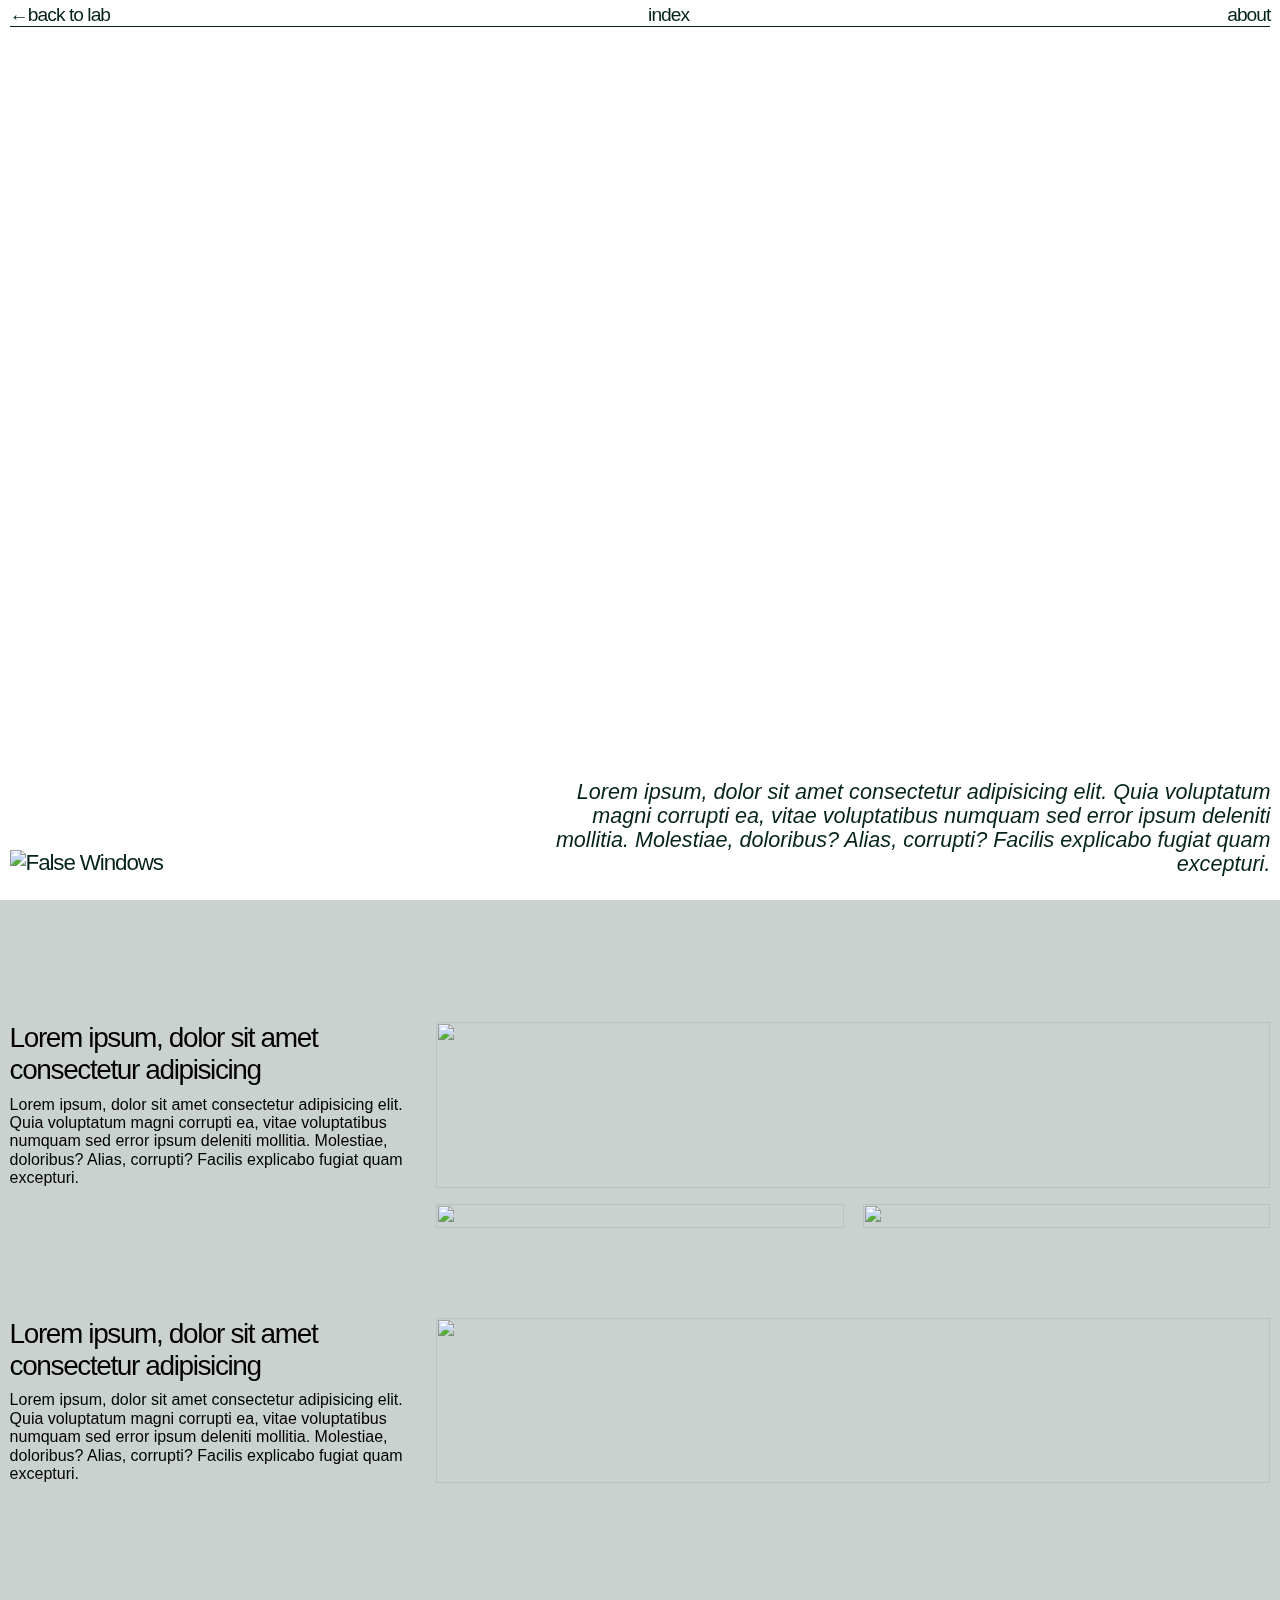
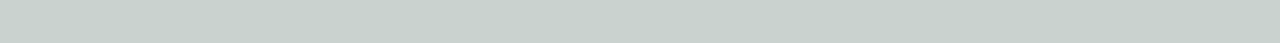
==== index.html @ 0fd6fec0 "0101_4" ====
<!DOCTYPE html>
<html lang="en">

<head>
    <meta charset="UTF-8">
    <link rel="icon" type="image" href="" />
    <meta name="viewport" content="width=device-width, initial-scale=1.0">

    <!-- fonts -->
    <link
        href="https://api.fontshare.com/v2/css?f[]=switzer@100,101,200,201,300,301,400,401,500,501,600,601,700,701,800,801,900,901&display=swap"
        rel="stylesheet">

    <!-- styles -->
    <link rel="stylesheet" href="./styles/modern-normalize.css">
    <link rel="stylesheet" href="./styles/style.css">
    <link rel="stylesheet" href="./styles/conponents/header.css">
    <link rel="stylesheet" href="./styles/conponents/project.css">
    <link rel="stylesheet" href="./styles/utils.css">

    <title>mentha's work</title>
</head>

<body>
    <!-- <div class="container">
        <h1>Hello, World!</h1>
        <p>Lorem ipsum dolor, sit amet <strong>consectetur adipisicing</strong> elit. Exercitationem illo distinctio
            enim magnam aspernatur iure, praesentium, ducimus molestias voluptate nostrum incidunt ullam amet, cumque
            quidem perferendis in dolore fuga harum!</p>
        <button class="title btn">btn</button>
    </div>
    <div class="container section">
        <h1>Hello, World!</h1>
        <p>Lorem ipsum dolor, sit amet <strong>consectetur adipisicing</strong> elit. Exercitationem illo distinctio
            enim magnam aspernatur iure, praesentium, ducimus molestias voluptate nostrum incidunt ullam amet, cumque
            quidem perferendis in dolore fuga harum!</p>
        <button class="title btn">btn</button>
    </div> -->

    <header class="header container">
        <nav>
            <ul class="header__menu">
                <li>
                    <a class="header__link" href="#shelf">←back to lab</a>
                </li>
                <li>
                    <a class="header__link" href="#index">index</a>
                </li>
                <li>
                    <a class="header__link" href="#about">about</a>
                </li>
            </ul>
        </nav>
    </header>
    <header class="subheader container">
        <ul class="subheader__menu">
            <li>
                <a class="header__link" href="#top">↑False Windows</a>
            </li>
            <li>
                <a class="header__link" href="#next">next project→</a>
            </li>
        </ul>
    </header>
    
    <main>
        <div class="single_page">
            <div class="bg_image" style="background-image: url('./images/FalseWindows/bg.png');">
            </div>

            <section class="slide">
                <div id="FalseWindows_title" class="title container">
                    <div class="title__container">
                        <img class="title__logo" src="/images/FalseWindows/logo-06.png" alt="False Windows">
                        <h2 class="title__info">Lorem ipsum, dolor sit amet consectetur adipisicing elit. Quia
                            voluptatum
                            magni corrupti ea, vitae voluptatibus numquam sed error ipsum deleniti mollitia. Molestiae,
                            doloribus? Alias, corrupti? Facilis explicabo fugiat quam excepturi.</h2>
                    </div>
                </div>
            </section>

            <section class="slide content">
                <div id="FalseWindows_basic" class="container">
                    <div class="basic__grid">
                        <div class="basic__images">
                            <div class="basic__images_1">
                                <img src="/images/FalseWindows/FalseWindows_basic_01.png" alt="">
                            </div>
                            <div class="basic__images_2">
                                <img src="/images/FalseWindows/FalseWindows_basic_01.png" alt="">
                            </div>
                            <div class="basic__images_3">
                                <img src="/images/FalseWindows/FalseWindows_basic_01.png" alt="">
                            </div>
                            <div class="basic__texts">
                                <p class="text_content">Lorem ipsum, dolor sit amet consectetur adipisicing elit. Quia
                                    voluptatum
                                    magni corrupti ea, vitae voluptatibus numquam sed error ipsum deleniti mollitia.
                                    Molestiae,
                                    doloribus? Alias, corrupti? Facilis explicabo fugiat quam excepturi.
                                </p>
                                <p class="text_content">Lorem ipsum, dolor sit amet consectetur adipisicing elit. Quia
                                    voluptatum
                                    magni corrupti ea, vitae voluptatibus numquam sed error ipsum deleniti mollitia.
                                    Molestiae,
                                    doloribus? Alias, corrupti? Facilis explicabo fugiat quam excepturi.
                                </p>
                                <p class="text_content">Lorem ipsum, dolor sit amet consectetur adipisicing elit. Quia
                                    voluptatum
                                    magni corrupti ea, vitae voluptatibus numquam sed error ipsum deleniti mollitia.
                                    Molestiae,
                                    doloribus? Alias, corrupti? Facilis explicabo fugiat quam excepturi.
                                </p>
                            </div>
                        </div>
                    </div>
            </section>
            <section class="slide content">
                <div id="FalseWindows_show" class="container">
                    <div class="show__grid">
                        <div class="show__images_1">
                            <img src="/images/FalseWindows/FalseWindows_basic_01.png" alt="">
                        </div>
                        <div class="show__text_1">
                            <h1>Lorem ipsum, dolor sit amet consectetur adipisicing</h1>
                            <p class="text_content">Lorem ipsum, dolor sit amet consectetur adipisicing elit. Quia
                                voluptatum
                                magni corrupti ea, vitae voluptatibus numquam sed error ipsum deleniti mollitia.
                                Molestiae,
                                doloribus? Alias, corrupti? Facilis explicabo fugiat quam excepturi.
                            </p>
                        </div>
                    </div>
                </div>
            </section>
            <section class="slide content">
                <div id="FalseWindows_show" class="container">
                    <div class="show__grid">
                        <div class="show__images_1">
                            <img src="/images/FalseWindows/FalseWindows_basic_01.png" alt="">
                        </div>
                        <div class="show__text_1">
                            <h1>Lorem ipsum, dolor sit amet consectetur adipisicing</h1>
                            <p class="text_content">Lorem ipsum, dolor sit amet consectetur adipisicing elit. Quia
                                voluptatum
                                magni corrupti ea, vitae voluptatibus numquam sed error ipsum deleniti mollitia.
                                Molestiae,
                                doloribus? Alias, corrupti? Facilis explicabo fugiat quam excepturi.
                            </p>
                        </div>
                    </div>
                    <div class="show__grid">
                        <div class="show__images_1">
                            <img src="/images/FalseWindows/FalseWindows_basic_01.png" alt="">
                        </div>
                        <div class="show__text_1">
                            <h1>Lorem ipsum, dolor sit amet consectetur adipisicing</h1>
                            <p class="text_content">Lorem ipsum, dolor sit amet consectetur adipisicing elit. Quia
                                voluptatum
                                magni corrupti ea, vitae voluptatibus numquam sed error ipsum deleniti mollitia.
                                Molestiae,
                                doloribus? Alias, corrupti? Facilis explicabo fugiat quam excepturi.
                            </p>
                        </div>
                    </div>
                </div>
            </section>
            <!-- <section class="slide"></section> -->
        </div>
        </div>

        <div class="multi_page">
            <section class="slides container">
                <div class="process__grid">
                    <div class="process__text">
                        <h1>Lorem ipsum, dolor sit amet consectetur adipisicing</h1>
                        <p class="text_content">Lorem ipsum, dolor sit amet consectetur adipisicing elit. Quia
                            voluptatum
                            magni corrupti ea, vitae voluptatibus numquam sed error ipsum deleniti mollitia.
                            Molestiae,
                            doloribus? Alias, corrupti? Facilis explicabo fugiat quam excepturi.
                        </p>
                    </div>
                    <div class="process__imageL">
                        <img src="/images/FalseWindows/FalseWindows_basic_01.png" alt="">
                    </div>
                    <div class="process__imageS_left">
                        <img src="/images/FalseWindows/FalseWindows_basic_01.png" alt="">
                    </div>
                    <div class="process__imageS_right">
                        <img src="/images/FalseWindows/FalseWindows_basic_01.png" alt="">
                    </div>
                </div>
                <div class="process__grid">
                    <div class="process__text">
                        <h1>Lorem ipsum, dolor sit amet consectetur adipisicing</h1>
                        <p class="text_content">Lorem ipsum, dolor sit amet consectetur adipisicing elit. Quia
                            voluptatum
                            magni corrupti ea, vitae voluptatibus numquam sed error ipsum deleniti mollitia.
                            Molestiae,
                            doloribus? Alias, corrupti? Facilis explicabo fugiat quam excepturi.
                        </p>
                    </div>
                    <div class="process__imageL">
                        <img src="/images/FalseWindows/FalseWindows_basic_01.png" alt="">
                    </div>
                </div>
            </section>
        </div>
    </main>
    <!-- <footer></footer> -->


    <!-- <script type="module" src="./src/main.js"></script> -->
    <script src="/script.js"></script>
</body>

</html>
---- styles/style.css ----
:root {
    /* colors */
    --clr-dark: #05231a;
    --clr-grey: #cad2cf;
    --clr-light: #fff;
    --clr-red: #ff0863;
    --clr-placeholder: #e3e3e3;
    --clr-frame: #ff3300;

    /* size */
    --size-xxs: 0.06rem;
    --size-xs: 0.25rem;
    --size-s: 0.6rem;
    --size-m: 1rem;
    --size-l: 1.2rem;
    --size-xl: 1.5rem;
    --size-2xl: 2rem;
    --size-3xl: 5rem;
    --size-4xl: 10rem;


    /* font weight */
    --font-light: 300;
    --font-regular: 400;
    --font-bold: 600;
}

* {
    margin: 0;
    padding: 0;
    line-height: calc(1em+0.5rem);
}

html {
    scroll-behavior: smooth;
}

body {
    font-family: 'Switzer', sans-serif;
}

img,
picture,
video,
canvas,
svg {
    display: block;
    max-width: 100%;
    user-select: none;
}

strong {
    color: var(--clr-red);
}
---- styles/conponents/header.css ----
.header {
    padding-top: var(--size-xs);
    position: fixed;
    align-content: center;
    width: 100%;
    z-index: 100;
    left: 50%;
    transform: translateX(-50%);
    transition: width 0.25s ease-out;
}

.header.scroll {
    width: 33%;
}
/* M */
@media (max-width: 800px){
    .header.scroll {
        width: 100%;
    }
}

.header__menu {
    /* background-color: var(--clr-placeholder); */
    display: flex;
    list-style: none;
    justify-content: space-between;
    align-content: center;
    border-bottom: solid 0.08rem var(--clr-dark);
}

.subheader {
    padding-top: var(--size-xs);
    position: fixed;
    align-content: center;
    width: 100%;
    z-index: 99;
    left: 50%;
    transform: translateX(-50%);
    opacity: 0;
    transition: opacity 0.5s;
}
.subheader.appear{
    visibility: visible;
    opacity: 1;
}
/* M */
@media (max-width: 800px){
    .subheader {
        padding-top: 1.65rem;
    }
}

.subheader__menu {
    /* background-color: var(--clr-placeholder); */
    display: flex;
    list-style: none;
    justify-content: space-between;
    align-content: center;
}


.header__link {
    font-size: var(--size-l);
    text-decoration: none;
    font-weight: var(--font-light);
    color: var(--clr-dark);
    letter-spacing: -0.05em;
}
/* M */
@media (max-width: 800px){
    .header__link {
        font-size: var(--size-m);
    }
}

.header__link:hover {
    font-style: oblique;
}


/* XL */
/* @media (min-width: 1537px){} */

/* L-default, do not use */
/* @media (max-width: 1024px){} */

/* M */
/* @media (max-width: 800px){} */

/* S */
/* @media (max-width: 480px){} */
---- styles/conponents/project.css ----
main {
    overflow-x: hidden;
    display: flex;
    flex-direction: column;
}

/* first page background gif */
.single_page {
    width: 100%;
    height: 100vh;
    /* background-color: blue; */
    overflow-y: scroll;
    scroll-snap-type: y mandatory;
}

.multi_page {
    width: 100%;
    height: auto;
    background-color: var( --clr-grey);
    overflow-y: scroll;
    scroll-snap-type: y proximity;
    padding-top: var(--size-3xl);
    padding-bottom: var(--size-4xl);
 
    /* transform: translateY(-100vh); */
    /* margin-top: -100vh; */
}

.slide {
    overflow-y: hidden;
    padding-top: 2rem;
    /* border: solid 1px var(--clr-red); */
    top: 0;
    width: 100%;
    height: 100vh;
    display: flex;
    scroll-snap-align: start;
    z-index: 0;
}

.slides {
    padding-top: 2rem;
    /* border: solid 1px var(--clr-red); */
    top: 0;
    width: 100%;
    height: auto;
    display: flex;
    scroll-snap-align: start;
    z-index: 1;
    display: flex;
    flex-direction: column;
    gap:var(--size-3xl);
}

.bg_image {
    position: fixed;
    width: 100vw;
    height: 100vh;
    background-size: cover;
    background-position: center;
    z-index: -1;
}





/* -------------- 1.title -------------- */
.title {
    padding-bottom: var(--size-xl);
    /* border: solid 2px rgb(0, 208, 255); */
    width: 100%;
}

.title__container {
    /* border: solid 2px rgb(0, 208, 255); */
    height: 100%;
    display: flex;
    flex-wrap: wrap;
    gap: var(--size-xl);
    align-content: end;
    justify-content: space-between;
    align-items: flex-end;
    justify-items: flex-end;
}

/* S */
@media (max-width: 480px) {
    .title__container {
        align-content: space-between;
    }
}

.title__logo {
    bottom: 0;
    width: 40vw;
    height: auto;
    min-width: 300px;
    max-width: 512px;
}

.title__info {
    width: 60ch;
    text-align: end;
    font-style: oblique;
}


/* -------------- 2.basic -------------- */
.content {
    background: white;
    padding-bottom: var(--size-xl);
    /* border: solid 2px rgb(0, 208, 255); */
    width: 100%;
}

.basic__grid {
    padding-top: var(--size-s);
    display: grid;
    grid-gap: 1rem var(--size-l);
    grid-template-columns: repeat(3, 1fr);
    grid-template-rows: repeat(3, auto);
    align-content: start;
    justify-content: start;
}
/* M */
@media (max-width: 800px){
    .basic__grid {
        padding-top: var(--size-xl);
    }
}

/* S */

/* @media (max-width: 480px){} */

.basic__images {
    /* border: 1px solid red; */
    grid-column: 1/-1;
    grid-row: 1/4;
    display: grid;
    grid-template-columns: subgrid;
    grid-template-rows: subgrid;
    height: 100%;
}

.basic__images img {
    width: 100%;
    height: 100%;
    object-fit: cover;
}

.basic__texts {
    grid-column: 1/-1;
    grid-row: 3/4;
    /* background-color: aqua; */
    display: grid;
    grid-template-columns: subgrid;
    grid-template-rows: subgrid;
}


.basic__images_1 {
    grid-column: 1/3;
    grid-row: 1/3;
    /* object-fit: cover;
    height: 100%;
    display: block; not working*/
}

.basic__images_2,
.basic__images_3 {
    grid-row: span 1;
    grid-column: span 1;
}

/* -------------- 3.show -------------- */
.show__grid {
    padding-top: var(--size-s);
    display: grid;
    grid-gap: 1rem var(--size-l);
    grid-template-columns: repeat(3, 1fr);
    grid-template-rows: repeat(1, auto);
    align-content: start;
    justify-content: start;
}
/* L */
@media (max-width: 1024px) {
    .show__grid {
        grid-template-columns: repeat(2, 1fr);
    }
}
/* M */
@media (max-width: 800px){
    .show__grid {
        padding-top: var(--size-xl);
    }
}

.show__grid img {
    width: 100%;
    height: 100%;
    object-fit: cover;
}

.show__images_1 {
    grid-column: 1/3;
}

.show__text_1 {
    grid-column: span 1;
}

@media (max-width: 1024px) {
    .show__text_1 {
        grid-column: 1/3;
        display: grid;
        grid-template-columns: subgrid;
        grid-template-columns: repeat(2, 1fr);
    }
}

/* -------------- 4.process -------------- */
.process__grid {
    padding-top: var(--size-s);
    display: grid;
    grid-gap: 1rem var(--size-l);
    grid-template-columns: repeat(3, 1fr);
    grid-template-rows: repeat(1, auto);
    align-content: start;
    justify-content: start;
}
/* L */
@media (max-width: 1024px) {
    .process__grid {
        grid-template-columns: repeat(2, 1fr);
    }
}

.process__grid img {
    width: 100%;
    height: 100%;
    object-fit: cover;
}

.process__imageS_left{
    grid-column: 2/3;
}

.process__imageS_right{
    grid-column: span 1;
}


.process__imageL {
    grid-column: span 2;
}

.process__text {
    grid-column: 1/2;
}

@media (max-width: 1024px) {
    .process__text {
        grid-column: 1/3;
        display: grid;
        grid-template-columns: subgrid;
        grid-template-columns: repeat(2, 1fr);
    }
    .process__imageS_left{
        grid-column: span 1;
    }
}
---- styles/utils.css ----
/* XL */
/* @media (min-width: 1537px){} */

/* L-default, do not use */
/* @media (max-width: 1024px){} */

/* M */
/* @media (max-width: 800px){} */

/* S */
/* @media (max-width: 480px){} */

:root{
    --screen-phone: 480px;
    --screen-pad: 1024px;
    --screen-hires: 1537px;
}


/*---------- text styles ----------*/
/* main text */
p {
    padding-top: var(--size-s);
    font-size: 1rem;
    font-weight: 300;
    letter-spacing: 0em;
}

h1{
    font-size: 1.75rem;
    font-weight: 400;
    letter-spacing: -0.05em;
}

h2{
    font-size: 1.35rem;
    font-weight: 400;
    letter-spacing: 0em;
    line-height: 1.5rem;
}

/* title text */
.title {
    display: inline-block;
    font-size: 1.4rem;
    font-weight: 200;
    text-decoration: none;
    letter-spacing: -0.05em;
    color: var(--clr-dark)
}

.btn {
    font-style: normal;
}

.btn:hover {
    font-style: oblique;
}


/*---------- screen size fit (laptop first) ----------*/
.container {
    max-width: 1536px;
    margin-left: auto;
    margin-right: auto;
    padding-left: var(--size-s);
    padding-right: var(--size-s);
    /* border: solid 1px var(--clr-frame); */
}

.section {
    margin-top: 4rem;
}

/* XL */
@media (min-width: 1536px) {
    .container {
        max-width: 1536px;
    }
}

/* M */
@media (max-width: 800px) {
    .container {
        max-width: 480px;
    }
}

/* S */
@media (max-width: 480px) {
    .container {
        max-width: 100%;
    }

    .section {
        margin-top: 2rem;
    }
}
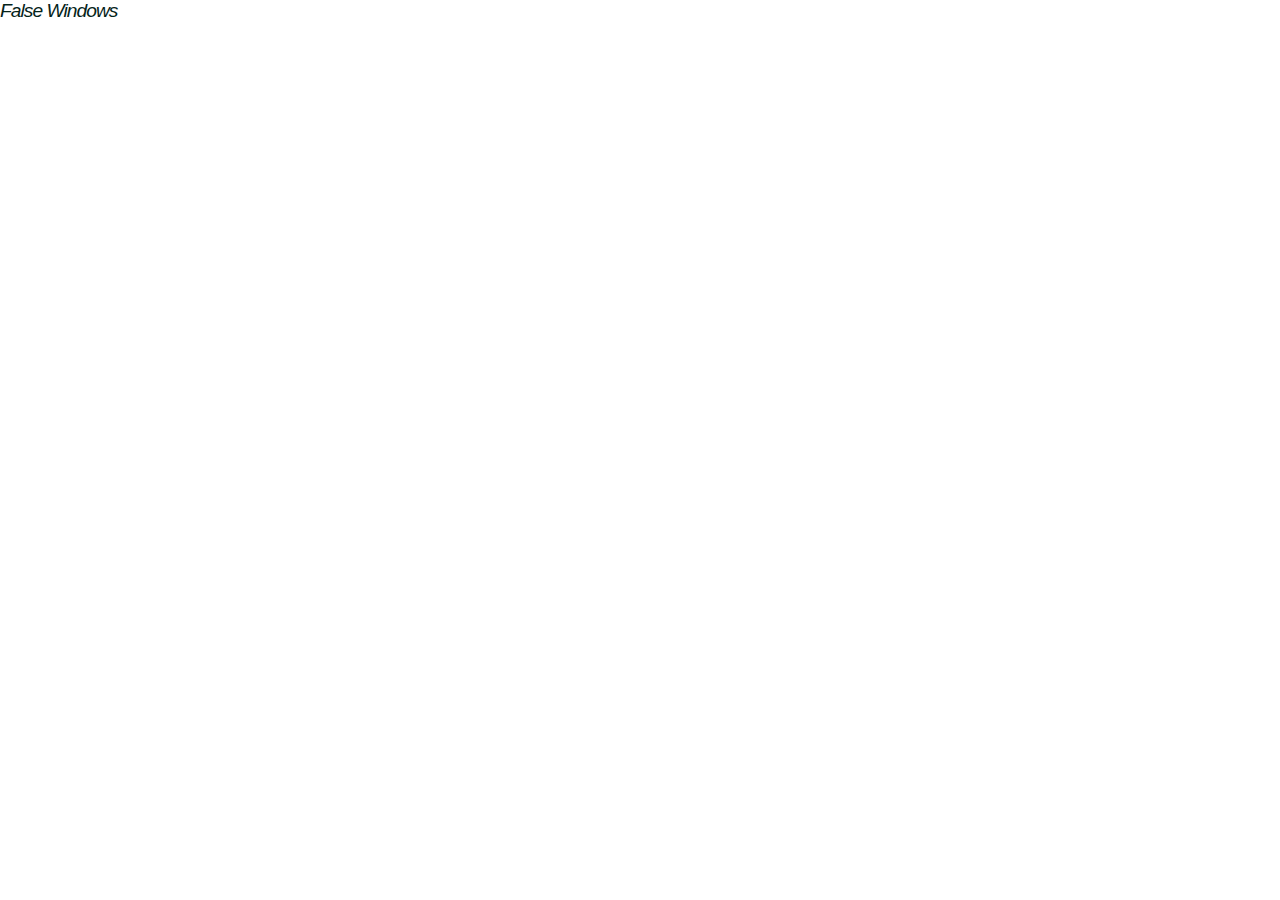
==== commit 43732648: "0102" ====
--- a/index.html
+++ b/index.html
@@ -12,208 +12,22 @@
         rel="stylesheet">
 
     <!-- styles -->
-    <link rel="stylesheet" href="./styles/modern-normalize.css">
-    <link rel="stylesheet" href="./styles/style.css">
-    <link rel="stylesheet" href="./styles/conponents/header.css">
-    <link rel="stylesheet" href="./styles/conponents/project.css">
-    <link rel="stylesheet" href="./styles/utils.css">
+    <link rel="stylesheet" href="/styles/modern-normalize.css">
+    <link rel="stylesheet" href="/styles/style.css">
+    <link rel="stylesheet" href="/styles/conponents/header.css">
+    <link rel="stylesheet" href="/styles/conponents/project.css">
+    <link rel="stylesheet" href="/styles/utils.css">
 
-    <title>mentha's work</title>
+    <title>mentha.world</title>
 </head>
 
 <body>
-    <!-- <div class="container">
-        <h1>Hello, World!</h1>
-        <p>Lorem ipsum dolor, sit amet <strong>consectetur adipisicing</strong> elit. Exercitationem illo distinctio
-            enim magnam aspernatur iure, praesentium, ducimus molestias voluptate nostrum incidunt ullam amet, cumque
-            quidem perferendis in dolore fuga harum!</p>
-        <button class="title btn">btn</button>
-    </div>
-    <div class="container section">
-        <h1>Hello, World!</h1>
-        <p>Lorem ipsum dolor, sit amet <strong>consectetur adipisicing</strong> elit. Exercitationem illo distinctio
-            enim magnam aspernatur iure, praesentium, ducimus molestias voluptate nostrum incidunt ullam amet, cumque
-            quidem perferendis in dolore fuga harum!</p>
-        <button class="title btn">btn</button>
-    </div> -->
-
-    <header class="header container">
-        <nav>
-            <ul class="header__menu">
-                <li>
-                    <a class="header__link" href="#shelf">←back to lab</a>
-                </li>
-                <li>
-                    <a class="header__link" href="#index">index</a>
-                </li>
-                <li>
-                    <a class="header__link" href="#about">about</a>
-                </li>
-            </ul>
-        </nav>
-    </header>
-    <header class="subheader container">
-        <ul class="subheader__menu">
-            <li>
-                <a class="header__link" href="#top">↑False Windows</a>
-            </li>
-            <li>
-                <a class="header__link" href="#next">next project→</a>
-            </li>
-        </ul>
-    </header>
     
-    <main>
-        <div class="single_page">
-            <div class="bg_image" style="background-image: url('./images/FalseWindows/bg.png');">
-            </div>
-
-            <section class="slide">
-                <div id="FalseWindows_title" class="title container">
-                    <div class="title__container">
-                        <img class="title__logo" src="/images/FalseWindows/logo-06.png" alt="False Windows">
-                        <h2 class="title__info">Lorem ipsum, dolor sit amet consectetur adipisicing elit. Quia
-                            voluptatum
-                            magni corrupti ea, vitae voluptatibus numquam sed error ipsum deleniti mollitia. Molestiae,
-                            doloribus? Alias, corrupti? Facilis explicabo fugiat quam excepturi.</h2>
-                    </div>
-                </div>
-            </section>
-
-            <section class="slide content">
-                <div id="FalseWindows_basic" class="container">
-                    <div class="basic__grid">
-                        <div class="basic__images">
-                            <div class="basic__images_1">
-                                <img src="/images/FalseWindows/FalseWindows_basic_01.png" alt="">
-                            </div>
-                            <div class="basic__images_2">
-                                <img src="/images/FalseWindows/FalseWindows_basic_01.png" alt="">
-                            </div>
-                            <div class="basic__images_3">
-                                <img src="/images/FalseWindows/FalseWindows_basic_01.png" alt="">
-                            </div>
-                            <div class="basic__texts">
-                                <p class="text_content">Lorem ipsum, dolor sit amet consectetur adipisicing elit. Quia
-                                    voluptatum
-                                    magni corrupti ea, vitae voluptatibus numquam sed error ipsum deleniti mollitia.
-                                    Molestiae,
-                                    doloribus? Alias, corrupti? Facilis explicabo fugiat quam excepturi.
-                                </p>
-                                <p class="text_content">Lorem ipsum, dolor sit amet consectetur adipisicing elit. Quia
-                                    voluptatum
-                                    magni corrupti ea, vitae voluptatibus numquam sed error ipsum deleniti mollitia.
-                                    Molestiae,
-                                    doloribus? Alias, corrupti? Facilis explicabo fugiat quam excepturi.
-                                </p>
-                                <p class="text_content">Lorem ipsum, dolor sit amet consectetur adipisicing elit. Quia
-                                    voluptatum
-                                    magni corrupti ea, vitae voluptatibus numquam sed error ipsum deleniti mollitia.
-                                    Molestiae,
-                                    doloribus? Alias, corrupti? Facilis explicabo fugiat quam excepturi.
-                                </p>
-                            </div>
-                        </div>
-                    </div>
-            </section>
-            <section class="slide content">
-                <div id="FalseWindows_show" class="container">
-                    <div class="show__grid">
-                        <div class="show__images_1">
-                            <img src="/images/FalseWindows/FalseWindows_basic_01.png" alt="">
-                        </div>
-                        <div class="show__text_1">
-                            <h1>Lorem ipsum, dolor sit amet consectetur adipisicing</h1>
-                            <p class="text_content">Lorem ipsum, dolor sit amet consectetur adipisicing elit. Quia
-                                voluptatum
-                                magni corrupti ea, vitae voluptatibus numquam sed error ipsum deleniti mollitia.
-                                Molestiae,
-                                doloribus? Alias, corrupti? Facilis explicabo fugiat quam excepturi.
-                            </p>
-                        </div>
-                    </div>
-                </div>
-            </section>
-            <section class="slide content">
-                <div id="FalseWindows_show" class="container">
-                    <div class="show__grid">
-                        <div class="show__images_1">
-                            <img src="/images/FalseWindows/FalseWindows_basic_01.png" alt="">
-                        </div>
-                        <div class="show__text_1">
-                            <h1>Lorem ipsum, dolor sit amet consectetur adipisicing</h1>
-                            <p class="text_content">Lorem ipsum, dolor sit amet consectetur adipisicing elit. Quia
-                                voluptatum
-                                magni corrupti ea, vitae voluptatibus numquam sed error ipsum deleniti mollitia.
-                                Molestiae,
-                                doloribus? Alias, corrupti? Facilis explicabo fugiat quam excepturi.
-                            </p>
-                        </div>
-                    </div>
-                    <div class="show__grid">
-                        <div class="show__images_1">
-                            <img src="/images/FalseWindows/FalseWindows_basic_01.png" alt="">
-                        </div>
-                        <div class="show__text_1">
-                            <h1>Lorem ipsum, dolor sit amet consectetur adipisicing</h1>
-                            <p class="text_content">Lorem ipsum, dolor sit amet consectetur adipisicing elit. Quia
-                                voluptatum
-                                magni corrupti ea, vitae voluptatibus numquam sed error ipsum deleniti mollitia.
-                                Molestiae,
-                                doloribus? Alias, corrupti? Facilis explicabo fugiat quam excepturi.
-                            </p>
-                        </div>
-                    </div>
-                </div>
-            </section>
-            <!-- <section class="slide"></section> -->
-        </div>
-        </div>
-
-        <div class="multi_page">
-            <section class="slides container">
-                <div class="process__grid">
-                    <div class="process__text">
-                        <h1>Lorem ipsum, dolor sit amet consectetur adipisicing</h1>
-                        <p class="text_content">Lorem ipsum, dolor sit amet consectetur adipisicing elit. Quia
-                            voluptatum
-                            magni corrupti ea, vitae voluptatibus numquam sed error ipsum deleniti mollitia.
-                            Molestiae,
-                            doloribus? Alias, corrupti? Facilis explicabo fugiat quam excepturi.
-                        </p>
-                    </div>
-                    <div class="process__imageL">
-                        <img src="/images/FalseWindows/FalseWindows_basic_01.png" alt="">
-                    </div>
-                    <div class="process__imageS_left">
-                        <img src="/images/FalseWindows/FalseWindows_basic_01.png" alt="">
-                    </div>
-                    <div class="process__imageS_right">
-                        <img src="/images/FalseWindows/FalseWindows_basic_01.png" alt="">
-                    </div>
-                </div>
-                <div class="process__grid">
-                    <div class="process__text">
-                        <h1>Lorem ipsum, dolor sit amet consectetur adipisicing</h1>
-                        <p class="text_content">Lorem ipsum, dolor sit amet consectetur adipisicing elit. Quia
-                            voluptatum
-                            magni corrupti ea, vitae voluptatibus numquam sed error ipsum deleniti mollitia.
-                            Molestiae,
-                            doloribus? Alias, corrupti? Facilis explicabo fugiat quam excepturi.
-                        </p>
-                    </div>
-                    <div class="process__imageL">
-                        <img src="/images/FalseWindows/FalseWindows_basic_01.png" alt="">
-                    </div>
-                </div>
-            </section>
-        </div>
-    </main>
-    <!-- <footer></footer> -->
-
-
-    <!-- <script type="module" src="./src/main.js"></script> -->
-    <script src="/script.js"></script>
+    <!-- <project-header></project-header> -->
+    <a class="header__link" href="./project/FalseWindows.html">False Windows</a>
+    
+    <script src="./script.js"></script>
+    <script src="./pages/navigation/headerFooterManager.js"></script>
 </body>
 
 </html>--- a/styles/conponents/project.css
+++ b/styles/conponents/project.css
@@ -16,17 +16,41 @@
 .multi_page {
     width: 100%;
     height: auto;
-    background-color: var( --clr-grey);
+    background-color: var(--clr-grey);
     overflow-y: scroll;
     scroll-snap-type: y proximity;
     padding-top: var(--size-3xl);
     padding-bottom: var(--size-4xl);
- 
+
     /* transform: translateY(-100vh); */
     /* margin-top: -100vh; */
 }
 
+/* M */
+@media (max-width: 800px) {
+    .single_page {
+        scroll-snap-type: none;
+    }
+
+    .multi_page {
+        scroll-snap-type: none;
+    }
+}
+
 .slide {
+    overflow-y: hidden;
+    padding-top: 2rem;
+    /* padding-bottom: 2rem; */
+    /* border: solid 1px var(--clr-red); */
+    top: 0;
+    width: 100%;
+    height: 100vh;
+    display: flex;
+    scroll-snap-align: start;
+    z-index: 0;
+}
+
+.slide_first {
     overflow-y: hidden;
     padding-top: 2rem;
     /* border: solid 1px var(--clr-red); */
@@ -38,6 +62,17 @@
     z-index: 0;
 }
 
+/* M */
+@media (max-width: 800px) {
+    .slide {
+        overflow-y: scroll;
+        height: auto;
+        display: flex;
+        scroll-snap-align: start;
+        z-index: 0;
+    }
+}
+
 .slides {
     padding-top: 2rem;
     /* border: solid 1px var(--clr-red); */
@@ -49,7 +84,7 @@
     z-index: 1;
     display: flex;
     flex-direction: column;
-    gap:var(--size-3xl);
+    gap: var(--size-3xl);
 }
 
 .bg_image {
@@ -84,8 +119,8 @@
     justify-items: flex-end;
 }
 
-/* S */
-@media (max-width: 480px) {
+/* M */
+@media (max-width: 800px) {
     .title__container {
         align-content: space-between;
     }
@@ -112,70 +147,171 @@
     padding-bottom: var(--size-xl);
     /* border: solid 2px rgb(0, 208, 255); */
     width: 100%;
-}
+    /* display: flex; */
+    /* flex-direction: column; */
+}
+
 
 .basic__grid {
     padding-top: var(--size-s);
     display: grid;
-    grid-gap: 1rem var(--size-l);
+    grid-gap: var(--size-m) var(--size-l);
     grid-template-columns: repeat(3, 1fr);
-    grid-template-rows: repeat(3, auto);
     align-content: start;
     justify-content: start;
 }
-/* M */
-@media (max-width: 800px){
+
+.basic__images_grid {
+    /* border: 1px solid red; */
+    grid-column: 1/-1;
+    grid-row: span 2;
+    display: grid;
+    grid-template-columns: subgrid;
+    grid-template-rows: subgrid;
+    height: 100%;
+}
+
+.basic__images_grid img {
+    width: 100%;
+    height: 100%;
+    object-fit: cover;
+}
+
+.basic__images_L {
+    grid-column: span 2;
+    grid-row: span 2;
+    /* object-fit: cover;
+    height: 100%;
+    display: block; not working*/
+}
+
+.basic__images_S {
+    grid-row: span 1;
+    grid-column: span 1;
+}
+
+.basic__texts_grid {
+    grid-column: 1/-1;
+    grid-row: span 1;
+    /* background-color: aqua; */
+    display: grid;
+    grid-template-columns: subgrid;
+    grid-template-rows: subgrid;
+}
+
+.text_content {
+    grid-column: span 1;
+}
+
+/* M */
+@media (max-width: 800px) {
     .basic__grid {
         padding-top: var(--size-xl);
-    }
-}
-
-/* S */
-
-/* @media (max-width: 480px){} */
-
-.basic__images {
-    /* border: 1px solid red; */
+        grid-template-columns: 1fr 1fr;
+    }
+
+    .basic__images_grid {
+        grid-row: span 3;
+    }
+
+    .basic__texts_grid {
+        grid-row: span 3;
+    }
+
+    .text_content {
+        grid-column: span 2;
+        grid-row: span 1;
+    }
+
+    /* 
+    .basic__images_L {
+        grid-column: span 1;
+        grid-row: span 1;
+    } */
+}
+
+
+/* -------------- 3.show -------------- */
+.col__grid {
+    padding-top: var(--size-m);
+    width: 100%;
+    display: grid;
+    grid-gap: var(--size-s) var(--size-l);
+    grid-template-columns: repeat(3, 1fr);
+    grid-template-rows: repeat(1, auto);
+    align-content: start;
+    justify-content: start;
+}
+
+/* L */
+@media (max-width: 1024px) {
+    .col__grid {
+        grid-template-columns: repeat(2, 1fr);
+    }
+}
+
+/* M */
+@media (max-width: 800px) {
+    .col__grid {
+        padding-top: var(--size-xl);
+    }
+}
+
+.col__grid img {
+    width: 100%;
+    height: 100%;
+    object-fit: cover;
+}
+
+.col__images {
+    grid-column: 1/3;
+    display: grid;
+    grid-template-columns: subgrid;
+}
+
+.col__video {
+    grid-column: 1/3;
+}
+
+.col_image_S {
+    grid-column: span 1;
+}
+
+.col_image_L {
+    grid-column: 1/3;
+}
+
+.col__text {
+    grid-column: span 1;
+}
+
+@media (max-width: 1024px) {
+    .col__text {
+        grid-column: 1/3;
+        /* display: grid;
+        grid-template-columns: subgrid;
+        grid-template-columns: repeat(2, 1fr); */
+    }
+}
+
+.page_title_box {
     grid-column: 1/-1;
-    grid-row: 1/4;
-    display: grid;
-    grid-template-columns: subgrid;
-    grid-template-rows: subgrid;
-    height: 100%;
-}
-
-.basic__images img {
-    width: 100%;
-    height: 100%;
-    object-fit: cover;
-}
-
-.basic__texts {
-    grid-column: 1/-1;
-    grid-row: 3/4;
-    /* background-color: aqua; */
-    display: grid;
-    grid-template-columns: subgrid;
-    grid-template-rows: subgrid;
-}
-
-
-.basic__images_1 {
-    grid-column: 1/3;
-    grid-row: 1/3;
-    /* object-fit: cover;
-    height: 100%;
-    display: block; not working*/
-}
-
-.basic__images_2,
-.basic__images_3 {
-    grid-row: span 1;
-    grid-column: span 1;
-}
-
-/* -------------- 3.show -------------- */
-.show__grid {
+    width: 100%;
+    height: auto;
+    border-bottom: solid 0.15rem var(--clr-dark);
+}
+
+.page_title_text {
+    font-size: var(--size-xl);
+    text-decoration: none;
+    /* font-weight: var(--font-regular); */
+    font-style: oblique;
+    color: var(--clr-dark);
+    letter-spacing: -0.05em;
+}
+
+/* -------------- 4.process -------------- */
+.process__grid {
     padding-top: var(--size-s);
     display: grid;
     grid-gap: 1rem var(--size-l);
@@ -184,52 +320,7 @@
     align-content: start;
     justify-content: start;
 }
-/* L */
-@media (max-width: 1024px) {
-    .show__grid {
-        grid-template-columns: repeat(2, 1fr);
-    }
-}
-/* M */
-@media (max-width: 800px){
-    .show__grid {
-        padding-top: var(--size-xl);
-    }
-}
-
-.show__grid img {
-    width: 100%;
-    height: 100%;
-    object-fit: cover;
-}
-
-.show__images_1 {
-    grid-column: 1/3;
-}
-
-.show__text_1 {
-    grid-column: span 1;
-}
-
-@media (max-width: 1024px) {
-    .show__text_1 {
-        grid-column: 1/3;
-        display: grid;
-        grid-template-columns: subgrid;
-        grid-template-columns: repeat(2, 1fr);
-    }
-}
-
-/* -------------- 4.process -------------- */
-.process__grid {
-    padding-top: var(--size-s);
-    display: grid;
-    grid-gap: 1rem var(--size-l);
-    grid-template-columns: repeat(3, 1fr);
-    grid-template-rows: repeat(1, auto);
-    align-content: start;
-    justify-content: start;
-}
+
 /* L */
 @media (max-width: 1024px) {
     .process__grid {
@@ -243,11 +334,11 @@
     object-fit: cover;
 }
 
-.process__imageS_left{
+.process__imageS_left {
     grid-column: 2/3;
 }
 
-.process__imageS_right{
+.process__imageS_right {
     grid-column: span 1;
 }
 
@@ -267,7 +358,8 @@
         grid-template-columns: subgrid;
         grid-template-columns: repeat(2, 1fr);
     }
-    .process__imageS_left{
+
+    .process__imageS_left {
         grid-column: span 1;
     }
 }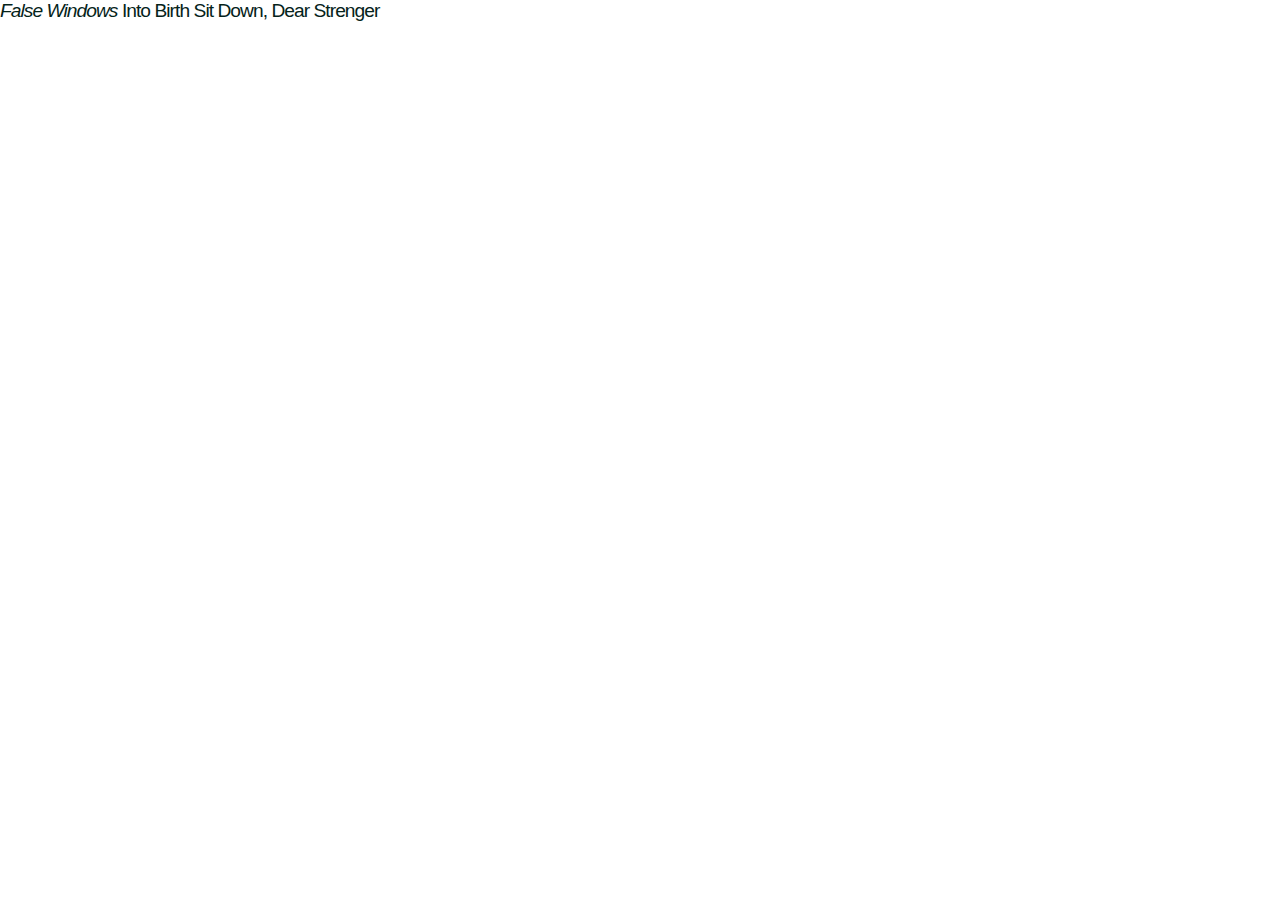
==== commit b7cc245a: "0103" ====
--- a/index.html
+++ b/index.html
@@ -25,6 +25,9 @@
     
     <!-- <project-header></project-header> -->
     <a class="header__link" href="./project/FalseWindows.html">False Windows</a>
+    <a class="header__link" href="./project/IntoBirth.html">Into Birth</a>
+    <a class="header__link" href="./project/SitDown.html">Sit Down, Dear Strenger</a>
+    <!-- <a class="header__link" href="./project/IntoBirth.html">Into Birth</a> -->
     
     <script src="./script.js"></script>
     <script src="./pages/navigation/headerFooterManager.js"></script>
--- a/styles/style.css
+++ b/styles/style.css
@@ -28,7 +28,7 @@
 * {
     margin: 0;
     padding: 0;
-    line-height: calc(1em+0.5rem);
+    line-height: calc(1em+0.75rem);
 }
 
 html {
--- a/styles/conponents/project.css
+++ b/styles/conponents/project.css
@@ -11,6 +11,11 @@
     /* background-color: blue; */
     overflow-y: scroll;
     scroll-snap-type: y mandatory;
+}
+
+/* Ensures the `single_page` becomes unscrollable when needed */
+.single_page.no-scroll {
+    overflow-y: hidden;
 }
 
 .multi_page {
@@ -134,6 +139,13 @@
     max-width: 512px;
 }
 
+.IntoBirth_logo{
+    width:20vw;
+    min-width: 180px;
+    max-width: 275px;
+    /* padding-left: 2rem; */
+}
+
 .title__info {
     width: 60ch;
     text-align: end;
@@ -237,25 +249,27 @@
     width: 100%;
     display: grid;
     grid-gap: var(--size-s) var(--size-l);
-    grid-template-columns: repeat(3, 1fr);
+    grid-template-columns: 0.75fr 0.75fr 1fr;
     grid-template-rows: repeat(1, auto);
     align-content: start;
     justify-content: start;
 }
-
-/* L */
-@media (max-width: 1024px) {
+.col__grid_video{
+    grid-template-columns: 0.55fr 0.55fr 1fr;
+}
+
+/* M */
+@media (max-width: 800px) {
     .col__grid {
         grid-template-columns: repeat(2, 1fr);
-    }
-}
-
-/* M */
-@media (max-width: 800px) {
-    .col__grid {
         padding-top: var(--size-xl);
     }
-}
+    .col__grid_video{
+        grid-template-columns: repeat(2, 1fr);
+    }
+}
+
+
 
 .col__grid img {
     width: 100%;
@@ -285,7 +299,7 @@
     grid-column: span 1;
 }
 
-@media (max-width: 1024px) {
+@media (max-width: 800px) {
     .col__text {
         grid-column: 1/3;
         /* display: grid;
@@ -314,15 +328,20 @@
 .process__grid {
     padding-top: var(--size-s);
     display: grid;
-    grid-gap: 1rem var(--size-l);
-    grid-template-columns: repeat(3, 1fr);
-    grid-template-rows: repeat(1, auto);
+    grid-gap: var(--size-l) var(--size-s);
+    grid-template-columns: 1.75fr 1fr 1fr;
+    grid-template-rows:auto;
     align-content: start;
     justify-content: start;
 }
 
-/* L */
-@media (max-width: 1024px) {
+@media (max-width: 1024px){
+    .process__grid {
+        grid-template-columns: 1.5fr 1fr 1fr;
+    }
+}
+
+@media (max-width: 800px) {
     .process__grid {
         grid-template-columns: repeat(2, 1fr);
     }
@@ -334,12 +353,22 @@
     object-fit: cover;
 }
 
+.process__image{
+    grid-column: 2/4;
+    display: grid;
+    grid-template-columns: subgrid;
+    row-gap: var(--size-s);
+    /* grid-template-rows: subgrid; */
+}
+
 .process__imageS_left {
-    grid-column: 2/3;
+    grid-column: 1/2;
+    grid-row: span 1;
 }
 
 .process__imageS_right {
     grid-column: span 1;
+    /* grid-row: span 1; */
 }
 
 
@@ -349,14 +378,30 @@
 
 .process__text {
     grid-column: 1/2;
-}
-
-@media (max-width: 1024px) {
+    padding-right: var(--size-xl);
+}
+
+
+@media (max-width: 800px) {
+    .process__grid {
+        grid-gap: var(--size-s) var(--size-xs);
+    }
+    
     .process__text {
+        grid-column: 1/3;
+        /* display: grid;
+        grid-template-columns: subgrid; */
+        grid-template-columns: repeat(2, 1fr);
+        padding-right: 0;
+        padding-top: var(--size-s);
+    }
+
+    .process__image{
         grid-column: 1/3;
         display: grid;
         grid-template-columns: subgrid;
-        grid-template-columns: repeat(2, 1fr);
+        row-gap: var(--size-s);
+        /* grid-template-rows: subgrid; */
     }
 
     .process__imageS_left {
--- a/styles/utils.css
+++ b/styles/utils.css
@@ -10,7 +10,7 @@
 /* S */
 /* @media (max-width: 480px){} */
 
-:root{
+:root {
     --screen-phone: 480px;
     --screen-pad: 1024px;
     --screen-hires: 1537px;
@@ -26,17 +26,29 @@
     letter-spacing: 0em;
 }
 
-h1{
+h1 {
     font-size: 1.75rem;
     font-weight: 400;
-    letter-spacing: -0.05em;
+    letter-spacing: -0.03em;
 }
 
-h2{
+h2 {
     font-size: 1.35rem;
     font-weight: 400;
     letter-spacing: 0em;
     line-height: 1.5rem;
+}
+
+.text_light {
+    color: var(--clr-light);
+}
+
+.text_oblique{
+    font-style: oblique;
+}
+
+.text_bold{
+    font-weight: 500;
 }
 
 /* title text */
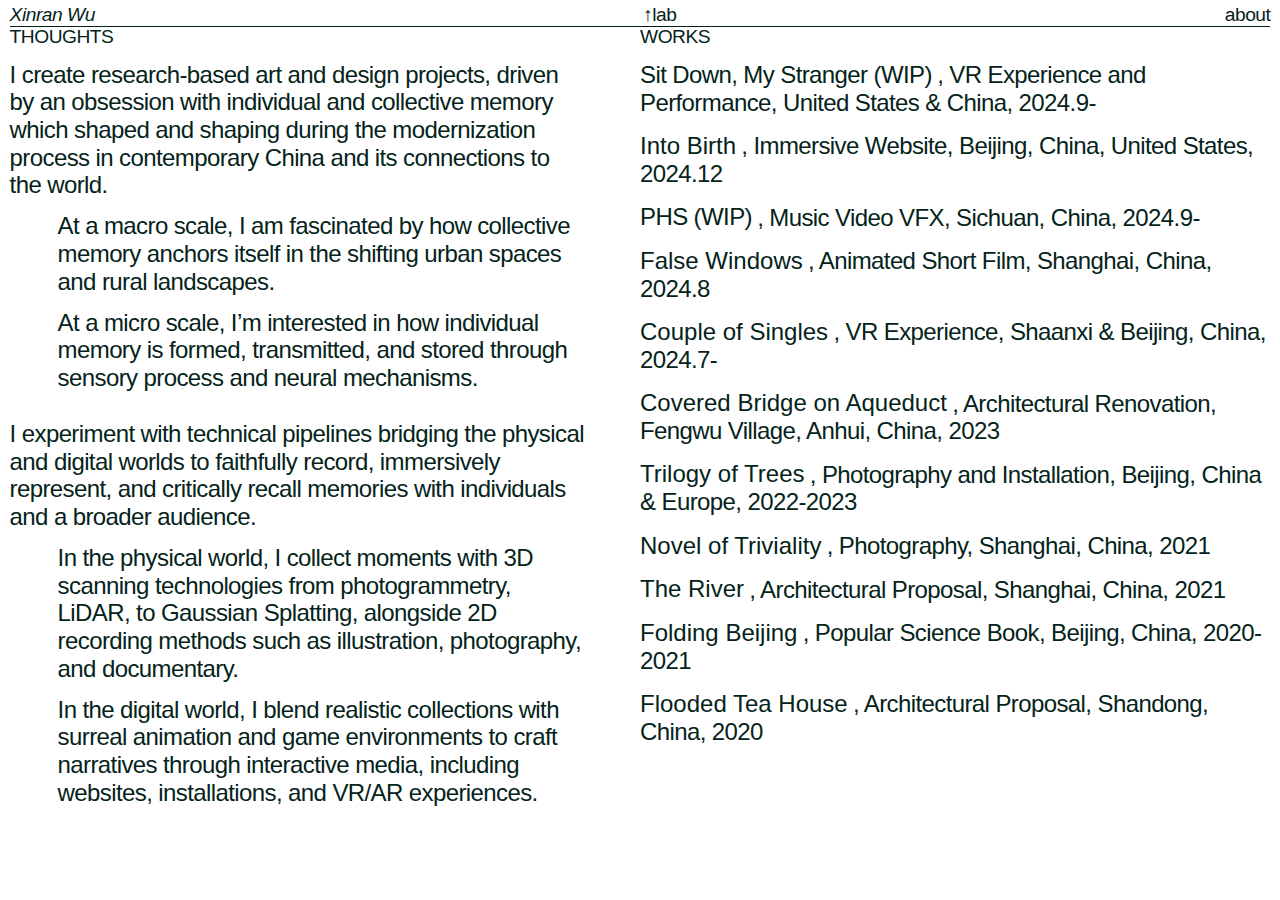
==== commit 59ed1a98: "0104" ====
--- a/index.html
+++ b/index.html
@@ -14,23 +14,138 @@
     <!-- styles -->
     <link rel="stylesheet" href="/styles/modern-normalize.css">
     <link rel="stylesheet" href="/styles/style.css">
+    <link rel="stylesheet" href="/styles/conponents/index.css">
     <link rel="stylesheet" href="/styles/conponents/header.css">
     <link rel="stylesheet" href="/styles/conponents/project.css">
     <link rel="stylesheet" href="/styles/utils.css">
 
-    <title>mentha.world</title>
+    <title>xinranwu.world</title>
 </head>
 
 <body>
-    
-    <!-- <project-header></project-header> -->
-    <a class="header__link" href="./project/FalseWindows.html">False Windows</a>
-    <a class="header__link" href="./project/IntoBirth.html">Into Birth</a>
-    <a class="header__link" href="./project/SitDown.html">Sit Down, Dear Strenger</a>
-    <!-- <a class="header__link" href="./project/IntoBirth.html">Into Birth</a> -->
-    
-    <script src="./script.js"></script>
-    <script src="./pages/navigation/headerFooterManager.js"></script>
+    <header class="header container">
+        <nav>
+            <ul class="header__menu">
+                <li>
+                    <a class="header__text text_oblique">Xinran Wu</a>
+                </li>
+                <li>
+                    <a class="header__link" href="">↑lab</a>
+                </li>
+                <li>
+                    <a class="header__link" href="./info/about.html">about</a>
+                </li>
+            </ul>
+        </nav>
+    </header>
+    <header class="subheader white appear secondline container">
+        <ul class="subheader__menu column2">
+            <a class="header__text mobilehide">THOUGHTS</a>
+            <a class="header__text mobilehide">WORKS</a>
+
+            <a class="header__link PChide" href="#works">WORKS</a>
+            <a class="header__link PChide right" href="#thoughts">THOUGHTS</a>
+        </ul>
+    </header>
+
+    <section class="container">
+        <div class="index__grid">
+
+            <!-- * * * * * WORKS * * * * * -->
+            <ul id="works" class="index__works">
+                <div class="nav_box"></div>
+                <li id="SitDown" class="index__work WIP">
+                    <a href="./project/SitDown.html">Sit Down, My Stranger (WIP)</a>
+                    <p>, VR Experience and Performance, United States & China, 2024.9-</p>
+                </li>
+                <li id="IntoBirth" class="index__work">
+                    <a href="./project/IntoBirth.html">Into Birth</a>
+                    <p>, Immersive Website, Beijing, China, United States, 2024.12</p>
+                </li>
+                <li id="PHS" class="index__work WIP">
+                    <a href="./project/PHS.html">PHS (WIP)</a>
+                    <p>, Music Video VFX, Sichuan, China, 2024.9-</p>
+                </li>
+                <li id="FalseWindows" class="index__work">
+                    <a href="./project/FalseWindows.html">False Windows</a>
+                    <p>, Animated Short Film, Shanghai, China, 2024.8</p>
+                </li>
+                <li id="CoupleOfSingles" class="index__work">
+                    <a href="./project/CoupleOfSingles.html">Couple of Singles</a>
+                    <p>, VR Experience, Shaanxi & Beijing, China, 2024.7-</p>
+                </li>
+                <li id="CoveredBridge" class="index__work">
+                    <a href="./project/CoveredBridge.html">Covered Bridge on Aqueduct</a>
+                    <p>, Architectural Renovation, Fengwu Village, Anhui, China, 2023</p>
+                </li>
+                <li id="TrilogyOfTrees" class="index__work">
+                    <a href="./project/TheVine.html">Trilogy of Trees</a>
+                    <p>, Photography and Installation, Beijing, China & Europe, 2022-2023</p>
+                </li>
+                <li id="NovelOfTriviality" class="index__work">
+                    <a href="./project/NovelOfTriviality.html">Novel of Triviality</a>
+                    <p>, Photography, Shanghai, China, 2021</p>
+                </li>
+                <li id="TheRiver" class="index__work">
+                    <a href="./project/TheRiver.html">The River</a>
+                    <p>, Architectural Proposal, Shanghai, China, 2021</p>
+                </li>
+                <li id="FoldingBeijing" class="index__work">
+                    <a href="./project/FoldingBeijing.html">Folding Beijing</a>
+                    <p>, Popular Science Book, Beijing, China, 2020-2021</p>
+                </li>
+                <li id="FloodedTeaHouse" class="index__work">
+                    <a href="./project/FloodedTeaHouse.html">Flooded Tea House</a>
+                    <p>, Architectural Proposal, Shandong, China, 2020</p>
+                </li>
+            </ul>
+
+            <!-- * * * * * THOUGHTS * * * * * -->
+            <div id="thoughts" class="index__thoughts">
+                <div class="nav_box"></div>
+                <div class="index__thought">
+                    <p class="">
+                        I create research-based <span id="word_1">art</span> and <span id="word_2">design</span> projects, driven by an obsession with 
+                        <span id="word_3">individual</span> and <span id="word_4">collective</span> memory which 
+                        <span id="word_6">shaped</span> and <span id="word_7">shaping</span> during the <span id="word_5">modernization</span> process in 
+                        <span id="word_8">contemporary China</span> and its <span id="word_9">connections to the world</span>.
+                    </p>
+                    <p class="indent">
+                        At a <span id="word_10">macro</span> scale, I am fascinated by how collective memory anchors itself in the shifting 
+                        <span id="word_11">urban spaces</span> and <span id="word_12">rural landscapes</span>.
+                    </p>
+                    <p class="indent">
+                        At a <span id="word_13">micro</span> scale, I’m interested in how individual memory is <span id="word_14">formed</span>, 
+                        <span id="word_15">transmitted</span>, and <span id="word_16">stored</span> through 
+                        <span id="word_17">sensory process</span> and <span id="word_18">neural mechanisms</span>.
+                    </p>
+                </div>
+                <div class="gap_box"></div>
+                <div class="index__thought">
+                    <p class="">
+                        I experiment with technical pipelines bridging the physical and digital worlds to faithfully 
+                        <span id="word_19">record</span>, immersively <span id="word_20">represent</span>, and critically <span id="word_21">recall</span> memories with 
+                        <span id="word_22">individuals</span> and a <span id="word_23">broader audience</span>.
+                    </p>
+                    <p class="indent">
+                        In the physical world, I collect moments with 3D scanning technologies from <span id="word_24">photogrammetry</span>, 
+                        <span id="word_25">LiDAR</span>, to <span id="word_26">Gaussian Splatting</span>, alongside 2D recording methods such as 
+                        <span id="word_27">illustration</span>, <span id="word_28">photography</span>, and <span id="word_29">documentary</span>.
+                    </p>
+                    <p class="indent">
+                        In the digital world, I blend realistic collections with surreal <span id="word_30">animation</span> and <span id="word_31">game</span> environments 
+                        to craft narratives through interactive media, including <span id="word_32">websites</span>, <span id="word_33">installations</span>, and 
+                        <span id="word_34">VR</span>/<span id="word_35">AR</span> experiences.
+                    </p>
+                </div>
+            </div>
+
+
+
+        </div>
+    </section>
+
+    <script src="./src/projectHoverStyle.js"></script>
 </body>
 
 </html>--- a/styles/style.css
+++ b/styles/style.css
@@ -3,6 +3,14 @@
     --clr-dark: #05231a;
     --clr-grey: #cad2cf;
     --clr-light: #fff;
+    --clr-highlight: #cad2cf;
+
+    --clr-pink: #ff2b63;
+    --clr-orange: #ff6918;
+    --clr-green: #00ffae;
+    --clr-cyan: #00e1ff;
+
+
     --clr-red: #ff0863;
     --clr-placeholder: #e3e3e3;
     --clr-frame: #ff3300;
@@ -20,6 +28,7 @@
 
 
     /* font weight */
+    --font-ultralight: 200;
     --font-light: 300;
     --font-regular: 400;
     --font-bold: 600;
--- a/styles/conponents/index.css
+++ b/styles/conponents/index.css
@@ -0,0 +1,192 @@
+.index__grid {
+    display: grid;
+    /* gap: var(--size-3xl); */
+    grid-template-columns: 1fr 1fr;
+    grid-template-rows: 1fr;
+    margin-bottom: 5rem;
+}
+
+.header__link.PChide {
+    display: none;
+}
+
+.nav_box {
+    /* display: none; */
+    width: 100%;
+    height: 3.2rem;
+}
+
+.gap_box {
+    /* display: none; */
+    width: 100%;
+    height: var(--size-l);
+}
+
+@media (max-width: 800px) {
+    .index__grid {
+        display: flex;
+        flex-direction: column;
+        gap: 3rem;
+    }
+
+    .header__link.PChide {
+        display: block;
+    }
+
+    .header__text.mobilehide {
+        display: none;
+    }
+
+    .header__link.right {
+        text-align: end;
+    }
+
+    .nav_box {
+        width: 100%;
+        height: 3rem;
+    }
+}
+
+/* ------- THOUGHTS ------- */
+.index__thoughts {
+    /* padding-left: 2rem; */
+    grid-column: 1/2;
+    grid-row: 1/2;
+    padding-right: 3.5rem;
+    display: flex;
+    flex-direction: column;
+    /* gap: var(--size-2xl); */
+}
+
+.index__thought {
+    display: flex;
+    flex-direction: column;
+    gap: var(--size-xs);
+}
+
+.index__thoughts p {
+    color: var(--clr-grey);
+    color: var(--clr-dark);
+    font-weight: var(--font-ultralight);
+    /* font-weight: var(--font-light); */
+    font-size: var(--size-xl);
+    letter-spacing: -0.025em;
+    max-width: 48ch;
+}
+
+.index__thoughts p.indent {
+    padding-left: 3rem;
+}
+
+.index__thoughts span.pink {
+    color: var(--clr-light);
+    background: linear-gradient(0deg, #ffffff00 14%, var(--clr-pink) 14%, var(--clr-pink) 86%, #ffffff00 86%);
+}
+.index__thoughts span.orange {
+    color: var(--clr-light);
+    background: linear-gradient(0deg, #ffffff00 14%, var(--clr-orange) 14%, var(--clr-orange) 86%, #ffffff00 86%);
+}
+.index__thoughts span.green {
+    color: var(--clr-light);
+    background: linear-gradient(0deg, #ffffff00 14%, var(--clr-green) 14%, var(--clr-green) 86%, #ffffff00 86%);
+}
+.index__thoughts span.cyan {
+    color: var(--clr-light);
+    background: linear-gradient(0deg, #ffffff00 14%, var(--clr-cyan) 14%, var(--clr-cyan) 86%, #ffffff00 86%);
+}
+
+@media (max-width: 800px) {
+    .index__thoughts {
+        display: flex;
+        flex-direction: column;
+        gap: var(--size-s);
+    }
+
+    .index__thoughts {
+        padding-right: 0;
+    }
+
+    .index__thoughts p {
+        font-size: var(--size-l);
+    }
+
+    .index__thoughts p.indent {
+        padding-left: 1.5rem;
+    }
+}
+
+
+/* ------- WORKS ------- */
+.index__works {
+    grid-column: 2/3;
+    grid-row: 1/2;
+    list-style: none;
+    padding-right: 4.5rem;
+    /* padding-top: 5rem; */
+    /* margin-bottom: var(--size-s); */
+    padding: var(--size-s) 0;
+}
+
+.index__work{
+    margin-bottom: var(--size-m);
+}
+
+.index__work:hover {
+    background-color: var(--clr-highlight);
+}
+
+.index__work:hover a {
+    text-decoration: underline;
+}
+
+.index__work a {
+    display: inline;
+    font-size: var(--size-xl);
+    font-weight: var(--font-light);
+    color: var(--clr-dark);
+    text-decoration: none;
+    letter-spacing: 0;
+    padding-right: 0.05rem;
+}
+
+.index__works li a:hover~li {
+    background-color: var(--clr-highlight);
+    /* font-weight: var(--font-regular); */
+    /* font-style: oblique; */
+}
+
+.index__work.WIP a {
+    font-weight: var(--font-ultralight);
+    letter-spacing: -0.025em;
+}
+
+.index__work.WIP:hover a {
+    text-decoration: none;
+}
+
+
+.index__work p {
+    display: inline;
+    font-size: var(--size-xl);
+    font-weight: var(--font-light);
+    color: var(--clr-grey);
+    letter-spacing: -0.025em;
+
+    font-weight: var(--font-ultralight);
+    color: var(--clr-dark);
+}
+
+@media (max-width: 800px) {
+    .index__works {
+        padding-right: 0;
+        padding-top: 0;
+    }
+
+    .index__work a {
+        font-size: var(--size-l);
+    }
+
+    .index__work p {
+        font-size: var(--size-l);
+    }
+}--- a/styles/conponents/header.css
+++ b/styles/conponents/header.css
@@ -12,8 +12,9 @@
 .header.scroll {
     width: 33%;
 }
+
 /* M */
-@media (max-width: 800px){
+@media (max-width: 800px) {
     .header.scroll {
         width: 100%;
     }
@@ -39,12 +40,22 @@
     opacity: 0;
     transition: opacity 0.5s;
 }
-.subheader.appear{
+
+.subheader.white {
+    background-color: white;
+}
+
+.subheader.appear {
     visibility: visible;
     opacity: 1;
 }
+
+.subheader.secondline {
+    padding-top: 1.65rem;
+}
+
 /* M */
-@media (max-width: 800px){
+@media (max-width: 800px) {
     .subheader {
         padding-top: 1.65rem;
     }
@@ -58,23 +69,43 @@
     align-content: center;
 }
 
+.subheader__menu.column2 {
+    /* background-color: var(--clr-placeholder); */
+    display: grid;
+    grid-template-columns: repeat(2, 1fr);
+    list-style: none;
+    align-content: start;
+}
 
 .header__link {
     font-size: var(--size-l);
     text-decoration: none;
     font-weight: var(--font-light);
     color: var(--clr-dark);
-    letter-spacing: -0.05em;
-}
-/* M */
-@media (max-width: 800px){
-    .header__link {
-        font-size: var(--size-m);
-    }
+    letter-spacing: -0.025em;
 }
 
 .header__link:hover {
     font-style: oblique;
+}
+
+.header__text {
+    grid-column: span 1;
+    font-size: var(--size-l);
+    text-decoration: none;
+    font-weight: var(--font-light);
+    color: var(--clr-dark);
+    letter-spacing: -0.025em;
+}
+
+/* Header Font Size */
+@media (max-width: 800px) {
+    .header__link {
+        font-size: var(--size-m);
+    }
+    .header__text {
+        font-size: var(--size-m);
+    }
 }
 
 
--- a/styles/conponents/project.css
+++ b/styles/conponents/project.css
@@ -21,14 +21,17 @@
 .multi_page {
     width: 100%;
     height: auto;
-    background-color: var(--clr-grey);
     overflow-y: scroll;
     scroll-snap-type: y proximity;
-    padding-top: var(--size-3xl);
     padding-bottom: var(--size-4xl);
 
     /* transform: translateY(-100vh); */
     /* margin-top: -100vh; */
+}
+
+.bg_grey{
+    background-color: var(--clr-grey);
+    padding-top: var(--size-3xl);
 }
 
 /* M */
@@ -188,6 +191,7 @@
     height: 100%;
     object-fit: cover;
 }
+
 
 .basic__images_L {
     grid-column: span 2;
@@ -407,4 +411,13 @@
     .process__imageS_left {
         grid-column: span 1;
     }
+}
+
+
+/* -------------- for previous project -------------- */
+.previous_image{
+    width:100%;
+    height:auto;
+    padding-top: var(--size-s);
+    /* padding-bottom: var(--size-s); */
 }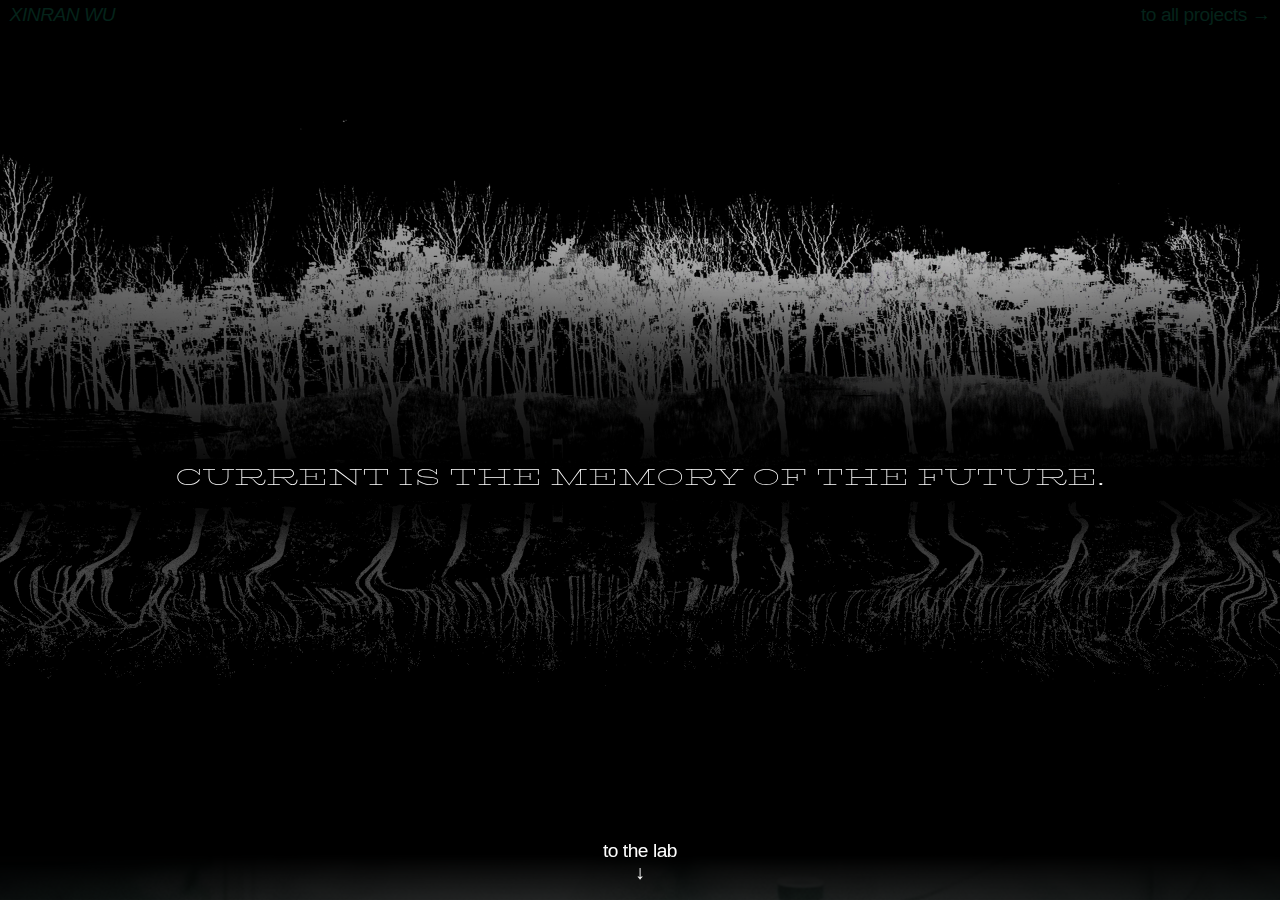
==== commit 920c55c4: "0109" ====
--- a/index.html
+++ b/index.html
@@ -10,142 +10,199 @@
     <link
         href="https://api.fontshare.com/v2/css?f[]=switzer@100,101,200,201,300,301,400,401,500,501,600,601,700,701,800,801,900,901&display=swap"
         rel="stylesheet">
+    <link rel="preconnect" href="https://fonts.googleapis.com">
+    <link rel="preconnect" href="https://fonts.gstatic.com" crossorigin>
+    <link
+        href="https://fonts.googleapis.com/css2?family=Open+Sans:ital,wght@0,300..800;1,300..800&family=Padyakke+Expanded+One&display=swap"
+        rel="stylesheet">
 
     <!-- styles -->
     <link rel="stylesheet" href="/styles/modern-normalize.css">
     <link rel="stylesheet" href="/styles/style.css">
-    <link rel="stylesheet" href="/styles/conponents/index.css">
+    <link rel="stylesheet" href="/styles/conponents/hero&lab.css">
     <link rel="stylesheet" href="/styles/conponents/header.css">
-    <link rel="stylesheet" href="/styles/conponents/project.css">
+    <link rel="stylesheet" href="/styles/conponents/footer.css">
+    <!-- <link rel="stylesheet" href="/styles/conponents/project.css"> -->
     <link rel="stylesheet" href="/styles/utils.css">
 
     <title>xinranwu.world</title>
 </head>
 
 <body>
-    <header class="header container">
+    <header id="lab-header" class="header container">
         <nav>
-            <ul class="header__menu">
+            <ul class="header__menu noLine">
                 <li>
-                    <a class="header__text text_oblique">Xinran Wu</a>
+                    <a class="header__link text_oblique" href="../index.html">XINRAN WU</a>
                 </li>
                 <li>
-                    <a class="header__link" href="">↑lab</a>
+                    <!-- <a class="header__link" href="../info/projects.html">index</a> -->
                 </li>
                 <li>
-                    <a class="header__link" href="./info/about.html">about</a>
+                    <a class="header__link" href="./info/projects.html">to all projects →</a>
                 </li>
             </ul>
         </nav>
     </header>
-    <header class="subheader white appear secondline container">
-        <ul class="subheader__menu column2">
-            <a class="header__text mobilehide">THOUGHTS</a>
-            <a class="header__text mobilehide">WORKS</a>
-
-            <a class="header__link PChide" href="#works">WORKS</a>
-            <a class="header__link PChide right" href="#thoughts">THOUGHTS</a>
-        </ul>
-    </header>
-
-    <section class="container">
-        <div class="index__grid">
-
-            <!-- * * * * * WORKS * * * * * -->
-            <ul id="works" class="index__works">
-                <div class="nav_box"></div>
-                <li id="SitDown" class="index__work WIP">
-                    <a href="./project/SitDown.html">Sit Down, My Stranger (WIP)</a>
-                    <p>, VR Experience and Performance, United States & China, 2024.9-</p>
-                </li>
-                <li id="IntoBirth" class="index__work">
-                    <a href="./project/IntoBirth.html">Into Birth</a>
-                    <p>, Immersive Website, Beijing, China, United States, 2024.12</p>
-                </li>
-                <li id="PHS" class="index__work WIP">
-                    <a href="./project/PHS.html">PHS (WIP)</a>
-                    <p>, Music Video VFX, Sichuan, China, 2024.9-</p>
-                </li>
-                <li id="FalseWindows" class="index__work">
-                    <a href="./project/FalseWindows.html">False Windows</a>
-                    <p>, Animated Short Film, Shanghai, China, 2024.8</p>
-                </li>
-                <li id="CoupleOfSingles" class="index__work">
-                    <a href="./project/CoupleOfSingles.html">Couple of Singles</a>
-                    <p>, VR Experience, Shaanxi & Beijing, China, 2024.7-</p>
-                </li>
-                <li id="CoveredBridge" class="index__work">
-                    <a href="./project/CoveredBridge.html">Covered Bridge on Aqueduct</a>
-                    <p>, Architectural Renovation, Fengwu Village, Anhui, China, 2023</p>
-                </li>
-                <li id="TrilogyOfTrees" class="index__work">
-                    <a href="./project/TheVine.html">Trilogy of Trees</a>
-                    <p>, Photography and Installation, Beijing, China & Europe, 2022-2023</p>
-                </li>
-                <li id="NovelOfTriviality" class="index__work">
-                    <a href="./project/NovelOfTriviality.html">Novel of Triviality</a>
-                    <p>, Photography, Shanghai, China, 2021</p>
-                </li>
-                <li id="TheRiver" class="index__work">
-                    <a href="./project/TheRiver.html">The River</a>
-                    <p>, Architectural Proposal, Shanghai, China, 2021</p>
-                </li>
-                <li id="FoldingBeijing" class="index__work">
-                    <a href="./project/FoldingBeijing.html">Folding Beijing</a>
-                    <p>, Popular Science Book, Beijing, China, 2020-2021</p>
-                </li>
-                <li id="FloodedTeaHouse" class="index__work">
-                    <a href="./project/FloodedTeaHouse.html">Flooded Tea House</a>
-                    <p>, Architectural Proposal, Shandong, China, 2020</p>
-                </li>
-            </ul>
-
-            <!-- * * * * * THOUGHTS * * * * * -->
-            <div id="thoughts" class="index__thoughts">
-                <div class="nav_box"></div>
-                <div class="index__thought">
-                    <p class="">
-                        I create research-based <span id="word_1">art</span> and <span id="word_2">design</span> projects, driven by an obsession with 
-                        <span id="word_3">individual</span> and <span id="word_4">collective</span> memory which 
-                        <span id="word_6">shaped</span> and <span id="word_7">shaping</span> during the <span id="word_5">modernization</span> process in 
-                        <span id="word_8">contemporary China</span> and its <span id="word_9">connections to the world</span>.
-                    </p>
-                    <p class="indent">
-                        At a <span id="word_10">macro</span> scale, I am fascinated by how collective memory anchors itself in the shifting 
-                        <span id="word_11">urban spaces</span> and <span id="word_12">rural landscapes</span>.
-                    </p>
-                    <p class="indent">
-                        At a <span id="word_13">micro</span> scale, I’m interested in how individual memory is <span id="word_14">formed</span>, 
-                        <span id="word_15">transmitted</span>, and <span id="word_16">stored</span> through 
-                        <span id="word_17">sensory process</span> and <span id="word_18">neural mechanisms</span>.
-                    </p>
-                </div>
-                <div class="gap_box"></div>
-                <div class="index__thought">
-                    <p class="">
-                        I experiment with technical pipelines bridging the physical and digital worlds to faithfully 
-                        <span id="word_19">record</span>, immersively <span id="word_20">represent</span>, and critically <span id="word_21">recall</span> memories with 
-                        <span id="word_22">individuals</span> and a <span id="word_23">broader audience</span>.
-                    </p>
-                    <p class="indent">
-                        In the physical world, I collect moments with 3D scanning technologies from <span id="word_24">photogrammetry</span>, 
-                        <span id="word_25">LiDAR</span>, to <span id="word_26">Gaussian Splatting</span>, alongside 2D recording methods such as 
-                        <span id="word_27">illustration</span>, <span id="word_28">photography</span>, and <span id="word_29">documentary</span>.
-                    </p>
-                    <p class="indent">
-                        In the digital world, I blend realistic collections with surreal <span id="word_30">animation</span> and <span id="word_31">game</span> environments 
-                        to craft narratives through interactive media, including <span id="word_32">websites</span>, <span id="word_33">installations</span>, and 
-                        <span id="word_34">VR</span>/<span id="word_35">AR</span> experiences.
-                    </p>
-                </div>
-            </div>
-
-
-
+    <!-- * * * * * FOOTER * * * * * -->
+    <footer id="footer-lab" class="footer container">
+        <nav>
+            <a id="link-hero-lab" class="footer__text light link" href="#lab">to the lab<br>↓</a>
+        </nav>
+    </footer>
+    <footer id="footer-lab" class="footer container">
+        <nav>
+            <a id="link-lab-info" class="footer__text link light">show info</a>
+        </nav>
+    </footer>
+
+
+    <div id="window" class="window_scroll">
+        <!-- * * * * * HERO * * * * * -->
+        <div id="hero-allArea" class="hero__container">
+            <div id="hero-scrollArea" class="hero__background scrollSnap">
+                <div class="hero__background_top">
+                    <nav id="hero"></nav>
+                    <img src="./images/Hero/Hero_up.png" alt="">
+                </div>
+                <div class="hero__background_mid">
+                    <!-- <a href="#index">index</a> -->
+                    <div class="hero__text">
+                        <p class="padyakke">CURRENT IS THE MEMORY OF THE FUTURE.</p>
+                    </div>
+                </div>
+                <div class="hero__background_down">
+                    <img src="./images/Hero/Hero_down_dark.gif" alt="">
+                    <img class="image-multiply" src="./images/Hero/Hero_down_shadow.png" alt="">
+                </div>
+            </div>
+            <div class="hero__gradient">
+
+            </div>
+            <div id="hero-emptyArea" class="hero__empty scrollSnap">
+                <nav id="lab"></nav>
+            </div>
         </div>
-    </section>
+    </div>
+
+
+
+    <div class="window_fixed">
+
+        <!-- LAB -->
+        <section class="lab__container" id="lab">
+            <div class="lab__shelf">
+                <img src="./images/Lab/Lab_shelf_dark.png" alt="">
+                <img class="image-pcOnly" src="./images/Lab/Lab_items_pc.png" alt="">
+                <img class="image-mobileOnly" src="./images/Lab/Lab_items_mobile.png" alt="">
+                <div class="lab__shelf_grid">
+                    <div id="shelf-topRight">
+                        <div id="info-Novel" class="lab__info right">
+                            <p class="right">
+                                <span class="title">Novel of Triviality</span>
+                                <br>photography
+                                <br>Collective Memory of
+                                <br>Longtang Community
+                                <br>Shanghai, China
+                                <br>2022
+                            </p>
+                        </div>
+                        <div id="area-Novel">
+                            <a href="./project/NovelOfTriviality.html">
+                                <svg id="area-NovelSVG" class="lab__projectArea" viewBox="0 0 133.93 98.5"
+                                    xmlns="http://www.w3.org/2000/svg">
+                                    <path
+                                        d="M48.35.5v23.92l15.12,40.85,2.71,10.16v11.96l-6.55,10.61H9.3L.5,87.62v-12.86l2.71-9.48,12.86-39.95V.5h32.27ZM73.85,10.66l-5.42,5.87,2.71,2.48v78.09h62.29V10.66h-59.58Z" />
+                                </svg>
+                            </a>
+                        </div>
+                    </div>
+
+                    <div id="shelf-midLeft">
+                        <div id="info-FalseWindows" class="lab__info left">
+                            <p class="left">
+                                <span class="title">False Windows</span>
+                                <br>Animated Film
+                                <br>Collective Memory of
+                                <br>Longtang Community
+                                <br>Shanghai, China
+                                <br>2024
+                            </p>
+                        </div>
+                        <div id="area-FalseWindows">
+                            <a href="./project/FalseWindows.html">
+                                <svg id="area-FalseWindowsSVG" class="lab__projectArea" viewBox="0 0 319.18 168.09"
+                                    xmlns="http://www.w3.org/2000/svg">
+                                    <path
+                                        d="M297.7,48v40.76l20.89,69.4-7.41,4.38-9.1,2.02h-28.97l-9.77-1.68-9.77-5.39,19.54-67.37v-42.11h24.59ZM108.04,157.82l50.53,3.71,67.71-4.38V37.89l-69.73-2.69-48.51,2.69v119.93ZM62.75.5v65.49l-17.38,13.68v35.13l-7.85-23.55v-34.2h-19.06v34.57L.52,149.56l1.31,4.67,11.59,3.59h30.96v3.71l7.07,3.03,13.47,3.03h17.52l12.46-3.03,6.06-3.03v-83.21l-18.53-12.09V.5h-19.69Z" />
+                                </svg>
+                            </a>
+                        </div>
+                    </div>
+
+                    <div id="shelf-midRight">
+                        <div id="info-IntoBirth" class="lab__info right">
+                            <p class="right">
+                                <span class="title">Into Birth</span>
+                                <br>Immersive Website
+                                <br>Individual Memory of
+                                <br>Surreal Birthday
+                                <br>Beijing, China
+                                <br>2024
+                            </p>
+                        </div>
+                        <div id="area-IntoBirth">
+                            <a href="./project/IntoBirth.html">
+                                <svg id="area-IntoBirthSVG" class="lab__projectArea" viewBox="0 0 307.34 142.73"
+                                    xmlns="http://www.w3.org/2000/svg">
+                                    <path
+                                        d="M51.11.5v48.35l20.12,66.28V33.18h38.33v105.87l-6.56,3.18h-25.62l-5.93-2.33v-6.56l-15.88,4.87H12.46l-11.96-6.14v-9.53L24.42,49.7V.5h26.68ZM159.52,11.58v45.74l-23.08,65.64v6.78l5.19,5.19,12.39,3.07h35.09l9.16-2.96v2.96l9.1,4.23h32.18l6.78-4.66v-60.66l-11.65-5.54v-6.85h-11.65l-2.75-20.96-4.02,20.96h-8.26v6.85l-9.95,6.92v20.75l-15.46-41.93V11.58h-23.08ZM263.35,61.94v21.65l-5,37.38v9.25l2.5,5.74,10.64,5.18h26.65l6.11-5.92,2.59-5.55v-9.62l-6.29-37.2v-20.91h-37.2Z" />
+                                </svg>
+                            </a>
+                        </div>
+                    </div>
+
+                    <div id="shelf-bottomLeft">
+                        <div id="info-FoldingBeijing" class="lab__info left">
+                            <p class="left">
+                                <span class="title">Folding Beijing</span>
+                                <br>Popular-science Publication
+                                <br>Collective Memory of
+                                <br>Urban Central Axis
+                                <br>Beijing, China
+                                <br>2021
+                            </p>
+                        </div>
+                        <div id="area-FoldingBeijing">
+                            <a href="./project/FoldingBeijing.html">
+                                <svg id="area-FoldingBeijingSVG" class="lab__projectArea" viewBox="0 0 166.73 149.02"
+                                    xmlns="http://www.w3.org/2000/svg">
+                                    <polygon
+                                        points="8.6 .5 8.6 90.82 5.97 90.82 .5 112.48 .5 128.07 74.19 128.07 74.19 112.89 72.57 100.95 78.24 100.95 78.24 116.33 79.25 130.5 83.3 132.93 83.3 139.81 99.49 148.52 119.53 148.52 133.3 142.65 140.38 118.36 142 103.38 159.21 87.18 165.28 76.65 146.05 88.8 152.53 66.94 145.24 64.1 147.67 37.79 131.07 32.93 92.2 32.93 74.39 36.98 75.4 61.07 68.52 69.57 74.19 78.48 65.89 86.37 65.89 .5 8.6 .5" />
+                                </svg>
+                            </a>
+                        </div>
+                    </div>
+
+
+
+                </div>
+            </div>
+
+        </section>
+
+        <!-- INDEX -->
+        <!-- <section class="index__container hidden" id="index">
+                <a href="#lab" class="scroll-link" data-target="lab">Back to Lab</a>
+            </section> -->
+
+    </div>
+
+
 
     <script src="./src/projectHoverStyle.js"></script>
+    <script src="./src/labHover.js"></script>
+    <script src="./src/indexHeaderFooter.js"></script>
 </body>
 
 </html>--- a/styles/conponents/hero&lab.css
+++ b/styles/conponents/hero&lab.css
@@ -0,0 +1,436 @@
+.image-multiply {
+    mix-blend-mode: multiply;
+}
+
+.image-mobileOnly {
+    display: none;
+}
+
+.image-pcOnly {
+    display: block;
+}
+
+@media (max-width: 800px) {
+    .image-mobileOnly {
+        display: block;
+    }
+
+    .image-pcOnly {
+        display: none;
+    }
+}
+
+
+/* ------- PAGES CONTROL ------- */
+.window_scroll {
+    position: fixed;
+    height: 100vh;
+    width: 100vw;
+    width: 100%;
+    height: 100vh;
+    overflow-y: scroll;
+    overflow-x: hidden;
+    scroll-snap-type: y mandatory;
+    scroll-behavior: smooth;
+    z-index: 10;
+    background: none;
+    pointer-events: none;
+}
+
+
+/* -------------- HERO --------------  */
+.hero__container {
+    background-color: transparent;
+    /* border: 2px green; */
+    height: auto;
+    width: 100vw;
+
+    display: grid;
+    grid-template-rows: 90vh 50vh 100vh;
+    grid-template-columns: 100%;
+}
+
+/* ------- hero-image ------- */
+.hero__background {
+    grid-row: 1/2;
+    grid-column: 1/2;
+    display: grid;
+    grid-template-rows: 1.5fr 0.1fr 1fr;
+    grid-template-columns: 1fr;
+    position: relative;
+    pointer-events: auto;
+}
+
+.hero__background img {
+    width: 100vw;
+    height: auto;
+    object-fit: contain;
+}
+
+.hero__background_top {
+    position: relative;
+    background-color: black;
+    height: 100%;
+    grid-row: 1/2;
+    grid-column: 1/2;
+}
+
+.hero__background_top img {
+    position: absolute;
+    bottom: 0;
+}
+
+.hero__background_mid {
+    position: relative;
+    background-color: black;
+    height: 100%;
+    width: 100%;
+    grid-row: 2/3;
+    grid-column: 1/2;
+}
+
+.hero__background_down {
+    position: relative;
+    background-color: black;
+    height: 100%;
+    grid-row: 3/4;
+    grid-column: 1/2;
+}
+
+.hero__background_down img {
+    position: absolute;
+    top: 0;
+    /* mix-blend-mode: multiply; */
+}
+
+.hero__empty {
+    grid-row: 4/5;
+    grid-column: 1/2;
+    pointer-events: none;
+}
+
+@media (max-width: 800px) {
+    .hero__background {
+        grid-template-rows: 1fr 0.4fr 1fr;
+    }
+
+    .hero__background img {
+        height: 100%;
+        object-fit: cover;
+    }
+}
+
+.scrollSnap {
+    scroll-snap-align: start;
+}
+
+.hero__text {
+    margin: 0;
+    padding: 0;
+    position: absolute;
+    /* height: 100%; */
+    width: 98vw;
+    top: 50%;
+    left: 50%;
+    transform: translate(-50%, -50%);
+    color: var(--clr-light);
+}
+
+.hero__text p {
+    padding: 0;
+    text-align: center;
+    font-size: 2.4vw;
+}
+
+
+.padyakke {
+    font-family: "Padyakke Expanded One", serif;
+    font-weight: 400;
+    font-style: normal;
+}
+
+@media (max-width: 1024px) {
+    .hero__text {
+        width: 98vw;
+    }
+
+    .hero__text p {
+        font-size: 2rem;
+    }
+}
+
+@media (max-width: 800px) {
+    .hero__text {
+        width: 70vw;
+    }
+
+    .hero__text p {
+        font-size: 1.5rem;
+    }
+}
+
+/* ------- hero-gradient ------- */
+.hero__gradient {
+    grid-row: span 1;
+    grid-column: 1/2;
+    background-image: linear-gradient(to bottom, rgb(0, 0, 0) 10%, rgba(0, 0, 0, 0.15) 50%, rgba(0, 0, 0, 0.12) 80%, rgba(0, 0, 0, 0) 100%);
+}
+
+
+
+/* -------------- LAB -------------- */
+
+.window_fixed {
+    position: fixed;
+    top: 0;
+    height: 100vh;
+    width: 100vw;
+    z-index: 0;
+    overflow-x: hidden;
+    overflow-y: hidden;
+    scroll-behavior: smooth;
+    display: flex;
+    flex-direction: column;
+}
+
+.lab__container {
+    grid-row: 1/2;
+    height: 100vh;
+    width: 100vw;
+    background-color: pink;
+}
+
+.lab__shelf {
+    height: 100%;
+    width: 100%;
+    position: relative;
+    background-color: black;
+}
+
+
+.lab__shelf img {
+    position: absolute;
+    top: 0;
+    left: 50%;
+    transform: translateX(-50%);
+    height: 100%;
+    object-fit: cover;
+}
+
+/* shelf location */
+.lab__shelf_grid {
+    position: relative;
+    height: 100vh;
+    width: 100vw;
+
+    display: grid;
+    grid-template-columns: 1fr 1fr;
+    padding-top: 7.5vh;
+    padding-bottom: 5vh;
+    grid-template-rows: 1fr 1fr 1fr;
+    /* column-gap: 2vw; */
+}
+
+#shelf-topLeft {
+    position: relative;
+    grid-row: 1/2;
+    grid-column: 1/2;
+    height: 100%;
+    width: 100%;
+}
+
+#shelf-topRight {
+    position: relative;
+    grid-row: 1/2;
+    grid-column: 2/3;
+    height: 100%;
+    width: 100%;
+}
+
+#shelf-midLeft {
+    position: relative;
+    grid-row: 2/3;
+    grid-column: 1/2;
+    height: 100%;
+    width: 100%;
+}
+
+#shelf-midRight {
+    position: relative;
+    grid-row: 2/3;
+    grid-column: 2/3;
+    height: 100%;
+    width: 100%;
+}
+
+#shelf-bottomLeft {
+    position: relative;
+    grid-row: 3/4;
+    grid-column: 1/2;
+    height: 100%;
+    width: 100%;
+}
+
+#shelf-bottomRight {
+    position: relative;
+    grid-row: 3/4;
+    grid-column: 2/3;
+    height: 100%;
+    width: 100%;
+}
+
+/* item location */
+#area-Novel {
+    /* background-color: rgba(0, 255, 255, 0.3); */
+    position: absolute;
+    bottom: 3vh;
+    left: 13.6vh;
+    height: 41.5%;
+    width: 16.5vh;
+}
+
+#area-FalseWindows {
+    /* background-color: rgba(0, 255, 255, 0.3); */
+    position: absolute;
+    bottom: 3vh;
+    right: 3.2vh;
+    height: 21vh;
+    width: 39vh;
+}
+
+#area-IntoBirth {
+    /* background-color: rgba(0, 255, 255, 0.3); */
+    position: absolute;
+    bottom: 3vh;
+    left: 3.8vh;
+    height: 18vh;
+    width: 37.7vh;
+}
+
+#area-FoldingBeijing {
+    /* background-color: rgba(0, 255, 255, 0.3); */
+    position: absolute;
+    bottom: 3vh;
+    right: 14.5vh;
+    height: 18vh;
+    width: 20.5vh;
+}
+
+.lab__projectArea {
+    fill: transparent;
+    /* stroke: black; */
+    stroke-width: 1px;
+    object-fit: cover;
+    height: 100%;
+    cursor: url('../../images/Lab/cursor_hover.png'), auto;
+    /* pointer-events: bounding-box; */
+}
+
+.lab__projectArea:active {
+    cursor: url('../../images/Lab/cursor_click.png'), auto;
+}
+
+/* .lab__shelf_grid a:hover{
+    cursor: url('../../images/Lab/cursor_hover.png'), auto;
+} */
+
+/* .lab__info {
+    position: absolute;
+    margin: 3vh 3vh;
+    background-image: linear-gradient(to bottom, rgb(255, 255, 255) 70%, rgba(255, 255, 255, 0) 100%);
+    border-radius: 0.5rem; 
+    width: 45vh;
+    height: 20vh;
+} */
+
+.lab__info {
+    position: absolute;
+    bottom: 3.5vh;
+
+
+    /* border-radius: var(--size-xl); */
+    width: 26vh;
+    height: 16vh;
+    opacity: 0;
+    
+    pointer-events: none;
+    transition: all 0.4s ease;
+}
+
+.lab__info.right {
+    transform: translateX(-80%);
+    background-image: linear-gradient(to left, rgb(255, 255, 255, 0.7) 60%, rgba(255, 255, 255, 0) 90%);
+}
+
+.lab__info.left {
+    transform: translateX(80%);
+    background-image: linear-gradient(to right, rgb(255, 255, 255, 0.7) 60%, rgba(255, 255, 255, 0) 90%);
+}
+
+.lab__info p {
+    padding: 0.75rem 1rem;
+    font-size: var(--size-m);
+    font-style: oblique;
+    font-weight: var(--font-light);
+}
+
+.lab__info p span {
+    font-size: var(--size-l);
+    font-weight: var(--font-light);
+    letter-spacing: 0;
+    font-style: oblique;
+    margin-bottom: var(--size-s);
+}
+
+.lab__info p.right {
+    text-align: right;
+}
+
+.lab__info p.left {
+    text-align: left;
+}
+
+
+#info-Novel {
+    left: 4vh;
+}
+
+#info-FalseWindows {
+    right: 16vh;
+}
+
+#info-IntoBirth {
+    left: 16vh;
+}
+
+#info-FoldingBeijing {
+    right: 9vh;
+}
+
+
+
+
+.index__container {
+    grid-row: 2/3;
+    height: 100vh;
+    width: 100vw;
+    background-color: blue;
+}
+
+.hidden {
+    display: none;
+}
+
+
+
+#link-lab-info {
+    display: none; 
+}
+
+.lab__header{
+position: fixed;
+}
+
+#labHeader{
+    display: none; 
+}--- a/styles/conponents/header.css
+++ b/styles/conponents/header.css
@@ -27,6 +27,15 @@
     justify-content: space-between;
     align-content: center;
     border-bottom: solid 0.08rem var(--clr-dark);
+}
+
+.header__menu.center {
+    align-content: center;
+    justify-content: center;
+}
+
+.header__menu.noLine {
+    border-bottom: none;
 }
 
 .subheader {
@@ -85,6 +94,7 @@
     letter-spacing: -0.025em;
 }
 
+
 .header__link:hover {
     font-style: oblique;
 }
@@ -103,6 +113,7 @@
     .header__link {
         font-size: var(--size-m);
     }
+
     .header__text {
         font-size: var(--size-m);
     }
--- a/styles/conponents/footer.css
+++ b/styles/conponents/footer.css
@@ -0,0 +1,54 @@
+.footer {
+    bottom: 0;
+    padding-bottom: var(--size-m);
+    position: fixed;
+    align-content: center;
+    width: 100%;
+    z-index: 100;
+    left: 50%;
+    transform: translateX(-50%);
+    transition: width 0.25s ease-out;
+    pointer-events: auto;
+}
+
+.footer__grid {
+    /* background-color: var(--clr-placeholder); */
+    display: block;
+    list-style: none;
+    /* justify-content:center;
+    align-content: center; */
+    border-bottom: solid 0.08rem var(--clr-dark);
+}
+
+.footer__text{
+    display: flex;
+    align-content: center;
+    justify-content: center;
+    
+    text-align: center;
+    font-size: var(--size-l);
+    text-decoration: none;
+    font-weight: var(--font-light);
+    color: var(--clr-dark);
+    letter-spacing: -0.025em;
+
+    transition: all 0.25 ease;
+}
+.footer__text.light{
+    color: var(--clr-light);
+}
+
+.footer__text.link:hover{
+    font-style: oblique;
+}
+
+
+.footer__text.hide{
+    visibility:hidden;
+}
+
+@media (max-width: 800px) {
+    .footer__text {
+        font-size: var(--size-m);
+    }
+}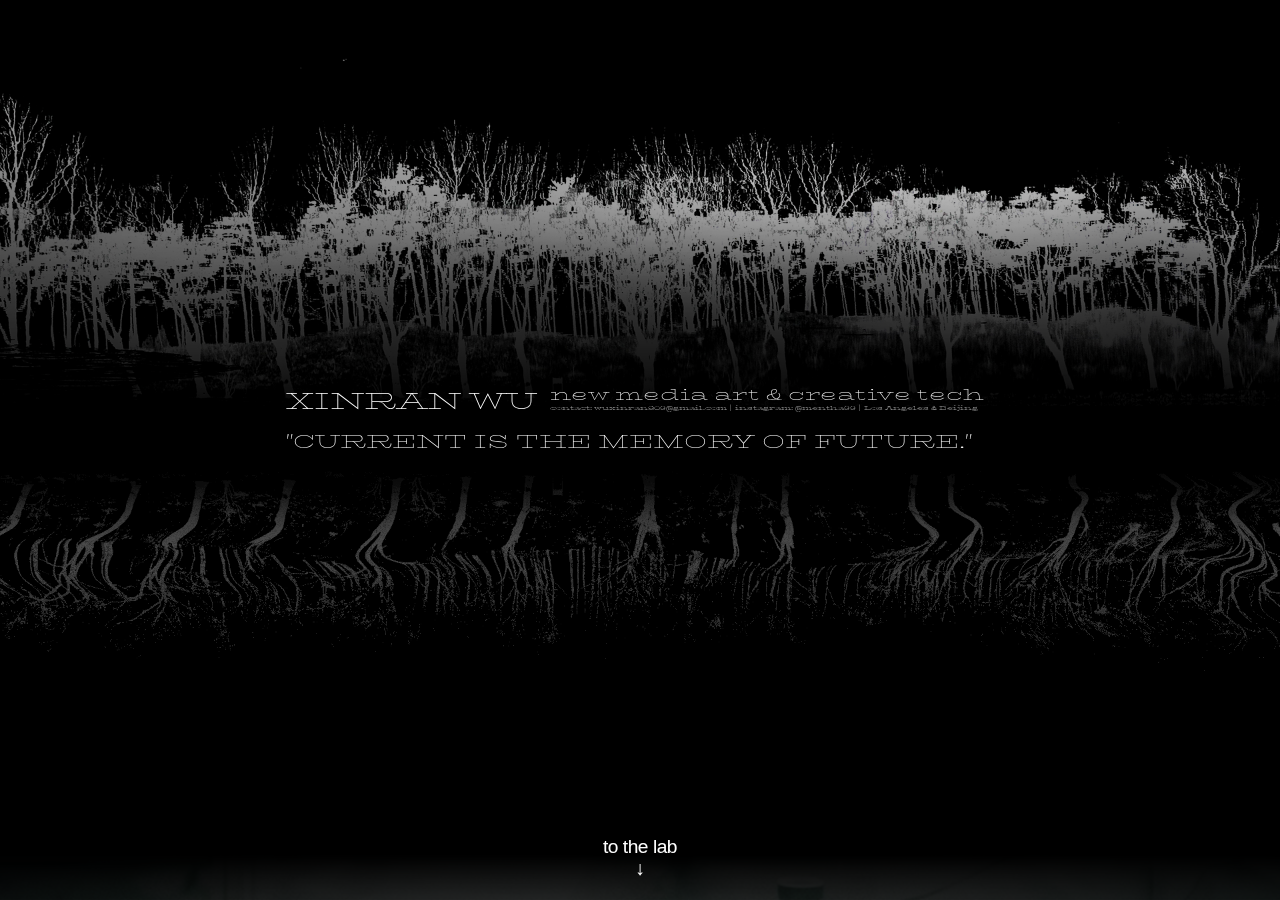
==== commit 3fe098e8: "0119" ====
--- a/index.html
+++ b/index.html
@@ -20,189 +20,214 @@
     <link rel="stylesheet" href="/styles/modern-normalize.css">
     <link rel="stylesheet" href="/styles/style.css">
     <link rel="stylesheet" href="/styles/conponents/hero&lab.css">
-    <link rel="stylesheet" href="/styles/conponents/header.css">
-    <link rel="stylesheet" href="/styles/conponents/footer.css">
-    <!-- <link rel="stylesheet" href="/styles/conponents/project.css"> -->
+    <link rel="stylesheet" href="/styles/conponents/works&thoughts.css">
+    <link rel="stylesheet" href="/styles/conponents/header&footer.css">
     <link rel="stylesheet" href="/styles/utils.css">
 
-    <title>xinranwu.world</title>
+    <title>xinran | memolab</title>
 </head>
 
+<!-- * * * * * LIST&ABOUT * * * * * -->
+<projects-list></projects-list>
+
+
+
 <body>
-    <header id="lab-header" class="header container">
+    <header id="lab-header" class="header U_FloatItem U_blend_difference">
         <nav>
-            <ul class="header__menu noLine">
+            <ul class="header__menu" style="position: relative;">
                 <li>
                     <a class="header__link text_oblique" href="../index.html">XINRAN WU</a>
                 </li>
                 <li>
-                    <!-- <a class="header__link" href="../info/projects.html">index</a> -->
+                    <a id="link-list" class="header__link" href="">view all projects</a>
                 </li>
                 <li>
-                    <a class="header__link" href="./info/projects.html">to all projects →</a>
+                    <a id="link-about" class="header__link" href="">about</a>
                 </li>
             </ul>
         </nav>
     </header>
-    <!-- * * * * * FOOTER * * * * * -->
-    <footer id="footer-lab" class="footer container">
-        <nav>
-            <a id="link-hero-lab" class="footer__text light link" href="#lab">to the lab<br>↓</a>
-        </nav>
-    </footer>
-    <footer id="footer-lab" class="footer container">
-        <nav>
-            <a id="link-lab-info" class="footer__text link light">show info</a>
-        </nav>
-    </footer>
-
-
-    <div id="window" class="window_scroll">
+
+    <main>
+        <!-- * * * * * FOOTER * * * * * -->
+        <footer id="footer-lab" class="footer container">
+            <nav>
+                <a id="link-hero-lab" class="footer__text light" href="#lab">to the lab<br>↓</a>
+            </nav>
+        </footer>
+        <footer id="footer-lab" class="footer container">
+            <!-- <nav>
+                <a id="link-lab-info" class="footer__text link light">show info</a>
+            </nav> -->
+            <div id="link-lab-info" id="index-class-all" class="index__classother" style="text-align: center;">
+                <h2 id="button-showinfo" class="index__classtag">
+                    show info
+                </h2>
+            </div>
+        </footer>
+
+
+
         <!-- * * * * * HERO * * * * * -->
-        <div id="hero-allArea" class="hero__container">
-            <div id="hero-scrollArea" class="hero__background scrollSnap">
-                <div class="hero__background_top">
-                    <nav id="hero"></nav>
-                    <img src="./images/Hero/Hero_up.png" alt="">
-                </div>
-                <div class="hero__background_mid">
-                    <!-- <a href="#index">index</a> -->
-                    <div class="hero__text">
-                        <p class="padyakke">CURRENT IS THE MEMORY OF THE FUTURE.</p>
-                    </div>
-                </div>
-                <div class="hero__background_down">
-                    <img src="./images/Hero/Hero_down_dark.gif" alt="">
-                    <img class="image-multiply" src="./images/Hero/Hero_down_shadow.png" alt="">
-                </div>
-            </div>
-            <div class="hero__gradient">
-
-            </div>
-            <div id="hero-emptyArea" class="hero__empty scrollSnap">
-                <nav id="lab"></nav>
+        <div id="window" class="window_scroll">
+            <div id="hero-allArea" class="hero__container">
+                <div id="hero-scrollArea" class="hero__background scrollSnap">
+                    <div class="hero__background_top">
+                        <nav id="hero"></nav>
+                        <img src="./images/Hero/Hero_up.png" alt="">
+                    </div>
+                    <div class="hero__background_mid">
+                        <div id="hero-me-grid" class="padyakke">
+                            <div id="hero-me-name">
+                                <p>XINRAN WU</p>
+                            </div>
+                            <div id="hero-me-field">
+                                <p>new media art & creative tech</p>
+                            </div>
+                            <div id="hero-me-contact">
+                                <!-- <div id="hero-me-contact-email" style="grid-area: contact;height: 100%;background-color: aqua;">
+                                    <p>contact: wuxinran809@gmail.com |</p>
+                                </div> -->
+                                <p><a href="mailto:wuxinran809@gmail.com">contact: wuxinran809@gmail.com |</a></p>
+                                <p><a href="https://www.instagram.com/_mentha99/"> instagram: @mentha99 |</a></p>
+                                <p> Los Angeles & Beijing</p>
+                            </div>
+                            <div id="hero-me-thought">
+                                <p>"CURRENT IS THE MEMORY OF FUTURE."</p>
+                            </div>
+                        </div>
+                    </div>
+                    <div class="hero__background_down">
+                        <img src="./images/Hero/Hero_down_dark.gif" alt="">
+                        <img class="image-multiply" src="./images/Hero/Hero_down_shadow.png" alt="">
+                    </div>
+                </div>
+                <div class="hero__gradient">
+
+                </div>
+                <div id="hero-emptyArea" class="hero__empty scrollSnap">
+                    <nav id="lab"></nav>
+                </div>
             </div>
         </div>
-    </div>
-
-
-
-    <div class="window_fixed">
-
-        <!-- LAB -->
-        <section class="lab__container" id="lab">
-            <div class="lab__shelf">
-                <img src="./images/Lab/Lab_shelf_dark.png" alt="">
-                <img class="image-pcOnly" src="./images/Lab/Lab_items_pc.png" alt="">
-                <img class="image-mobileOnly" src="./images/Lab/Lab_items_mobile.png" alt="">
-                <div class="lab__shelf_grid">
-                    <div id="shelf-topRight">
-                        <div id="info-Novel" class="lab__info right">
-                            <p class="right">
-                                <span class="title">Novel of Triviality</span>
-                                <br>photography
-                                <br>Collective Memory of
-                                <br>Longtang Community
-                                <br>Shanghai, China
-                                <br>2022
-                            </p>
-                        </div>
-                        <div id="area-Novel">
-                            <a href="./project/NovelOfTriviality.html">
-                                <svg id="area-NovelSVG" class="lab__projectArea" viewBox="0 0 133.93 98.5"
-                                    xmlns="http://www.w3.org/2000/svg">
-                                    <path
-                                        d="M48.35.5v23.92l15.12,40.85,2.71,10.16v11.96l-6.55,10.61H9.3L.5,87.62v-12.86l2.71-9.48,12.86-39.95V.5h32.27ZM73.85,10.66l-5.42,5.87,2.71,2.48v78.09h62.29V10.66h-59.58Z" />
-                                </svg>
-                            </a>
-                        </div>
-                    </div>
-
-                    <div id="shelf-midLeft">
-                        <div id="info-FalseWindows" class="lab__info left">
-                            <p class="left">
-                                <span class="title">False Windows</span>
-                                <br>Animated Film
-                                <br>Collective Memory of
-                                <br>Longtang Community
-                                <br>Shanghai, China
-                                <br>2024
-                            </p>
-                        </div>
-                        <div id="area-FalseWindows">
-                            <a href="./project/FalseWindows.html">
-                                <svg id="area-FalseWindowsSVG" class="lab__projectArea" viewBox="0 0 319.18 168.09"
-                                    xmlns="http://www.w3.org/2000/svg">
-                                    <path
-                                        d="M297.7,48v40.76l20.89,69.4-7.41,4.38-9.1,2.02h-28.97l-9.77-1.68-9.77-5.39,19.54-67.37v-42.11h24.59ZM108.04,157.82l50.53,3.71,67.71-4.38V37.89l-69.73-2.69-48.51,2.69v119.93ZM62.75.5v65.49l-17.38,13.68v35.13l-7.85-23.55v-34.2h-19.06v34.57L.52,149.56l1.31,4.67,11.59,3.59h30.96v3.71l7.07,3.03,13.47,3.03h17.52l12.46-3.03,6.06-3.03v-83.21l-18.53-12.09V.5h-19.69Z" />
-                                </svg>
-                            </a>
-                        </div>
-                    </div>
-
-                    <div id="shelf-midRight">
-                        <div id="info-IntoBirth" class="lab__info right">
-                            <p class="right">
-                                <span class="title">Into Birth</span>
-                                <br>Immersive Website
-                                <br>Individual Memory of
-                                <br>Surreal Birthday
-                                <br>Beijing, China
-                                <br>2024
-                            </p>
-                        </div>
-                        <div id="area-IntoBirth">
-                            <a href="./project/IntoBirth.html">
-                                <svg id="area-IntoBirthSVG" class="lab__projectArea" viewBox="0 0 307.34 142.73"
-                                    xmlns="http://www.w3.org/2000/svg">
-                                    <path
-                                        d="M51.11.5v48.35l20.12,66.28V33.18h38.33v105.87l-6.56,3.18h-25.62l-5.93-2.33v-6.56l-15.88,4.87H12.46l-11.96-6.14v-9.53L24.42,49.7V.5h26.68ZM159.52,11.58v45.74l-23.08,65.64v6.78l5.19,5.19,12.39,3.07h35.09l9.16-2.96v2.96l9.1,4.23h32.18l6.78-4.66v-60.66l-11.65-5.54v-6.85h-11.65l-2.75-20.96-4.02,20.96h-8.26v6.85l-9.95,6.92v20.75l-15.46-41.93V11.58h-23.08ZM263.35,61.94v21.65l-5,37.38v9.25l2.5,5.74,10.64,5.18h26.65l6.11-5.92,2.59-5.55v-9.62l-6.29-37.2v-20.91h-37.2Z" />
-                                </svg>
-                            </a>
-                        </div>
-                    </div>
-
-                    <div id="shelf-bottomLeft">
-                        <div id="info-FoldingBeijing" class="lab__info left">
-                            <p class="left">
-                                <span class="title">Folding Beijing</span>
-                                <br>Popular-science Publication
-                                <br>Collective Memory of
-                                <br>Urban Central Axis
-                                <br>Beijing, China
-                                <br>2021
-                            </p>
-                        </div>
-                        <div id="area-FoldingBeijing">
-                            <a href="./project/FoldingBeijing.html">
-                                <svg id="area-FoldingBeijingSVG" class="lab__projectArea" viewBox="0 0 166.73 149.02"
-                                    xmlns="http://www.w3.org/2000/svg">
-                                    <polygon
-                                        points="8.6 .5 8.6 90.82 5.97 90.82 .5 112.48 .5 128.07 74.19 128.07 74.19 112.89 72.57 100.95 78.24 100.95 78.24 116.33 79.25 130.5 83.3 132.93 83.3 139.81 99.49 148.52 119.53 148.52 133.3 142.65 140.38 118.36 142 103.38 159.21 87.18 165.28 76.65 146.05 88.8 152.53 66.94 145.24 64.1 147.67 37.79 131.07 32.93 92.2 32.93 74.39 36.98 75.4 61.07 68.52 69.57 74.19 78.48 65.89 86.37 65.89 .5 8.6 .5" />
-                                </svg>
-                            </a>
-                        </div>
-                    </div>
-
-
-
-                </div>
-            </div>
-
-        </section>
-
-        <!-- INDEX -->
-        <!-- <section class="index__container hidden" id="index">
-                <a href="#lab" class="scroll-link" data-target="lab">Back to Lab</a>
-            </section> -->
-
-    </div>
-
-
-
-    <script src="./src/projectHoverStyle.js"></script>
-    <script src="./src/labHover.js"></script>
-    <script src="./src/indexHeaderFooter.js"></script>
+
+
+        <!-- * * * * * LAB * * * * * -->
+        <div class="window_fixed">
+            <section class="lab__container" id="lab">
+                <div class="lab__shelf">
+                    <img src="./images/Lab/Lab_shelf_dark.png" alt="">
+                    <img class="image-pcOnly" src="./images/Lab/Lab_items_pc.png" alt="">
+                    <img class="image-mobileOnly" src="./images/Lab/Lab_items_mobile.png" alt="">
+                    <div class="lab__shelf_grid">
+                        <div id="shelf-topRight">
+                            <div id="info-Novel" class="lab__info right">
+                                <p class="right">
+                                    <span class="title">Novel of Triviality</span>
+                                    <br>photography
+                                    <br>Collective Memory of
+                                    <br>Longtang Community
+                                    <br>Shanghai, China
+                                    <br>2022
+                                </p>
+                            </div>
+                            <div id="area-Novel">
+                                <a href="./project/NovelOfTriviality.html">
+                                    <svg id="area-NovelSVG" class="lab__projectArea" viewBox="0 0 133.93 98.5"
+                                        xmlns="http://www.w3.org/2000/svg">
+                                        <path
+                                            d="M48.35.5v23.92l15.12,40.85,2.71,10.16v11.96l-6.55,10.61H9.3L.5,87.62v-12.86l2.71-9.48,12.86-39.95V.5h32.27ZM73.85,10.66l-5.42,5.87,2.71,2.48v78.09h62.29V10.66h-59.58Z" />
+                                    </svg>
+                                </a>
+                            </div>
+                        </div>
+
+                        <div id="shelf-midLeft">
+                            <div id="info-FalseWindows" class="lab__info left">
+                                <p class="left">
+                                    <span class="title">False Windows</span>
+                                    <br>Animated Film
+                                    <br>Collective Memory of
+                                    <br>Longtang Community
+                                    <br>Shanghai, China
+                                    <br>2024
+                                </p>
+                            </div>
+                            <div id="area-FalseWindows">
+                                <a href="./project/FalseWindows.html">
+                                    <svg id="area-FalseWindowsSVG" class="lab__projectArea" viewBox="0 0 319.18 168.09"
+                                        xmlns="http://www.w3.org/2000/svg">
+                                        <path
+                                            d="M297.7,48v40.76l20.89,69.4-7.41,4.38-9.1,2.02h-28.97l-9.77-1.68-9.77-5.39,19.54-67.37v-42.11h24.59ZM108.04,157.82l50.53,3.71,67.71-4.38V37.89l-69.73-2.69-48.51,2.69v119.93ZM62.75.5v65.49l-17.38,13.68v35.13l-7.85-23.55v-34.2h-19.06v34.57L.52,149.56l1.31,4.67,11.59,3.59h30.96v3.71l7.07,3.03,13.47,3.03h17.52l12.46-3.03,6.06-3.03v-83.21l-18.53-12.09V.5h-19.69Z" />
+                                    </svg>
+                                </a>
+                            </div>
+                        </div>
+
+                        <div id="shelf-midRight">
+                            <div id="info-IntoBirth" class="lab__info right">
+                                <p class="right">
+                                    <span class="title">Into Birth</span>
+                                    <br>Immersive Website
+                                    <br>Individual Memory of
+                                    <br>Surreal Birthday
+                                    <br>Beijing, China
+                                    <br>2024
+                                </p>
+                            </div>
+                            <div id="area-IntoBirth">
+                                <a href="./project/IntoBirth.html">
+                                    <svg id="area-IntoBirthSVG" class="lab__projectArea" viewBox="0 0 307.34 142.73"
+                                        xmlns="http://www.w3.org/2000/svg">
+                                        <path
+                                            d="M51.11.5v48.35l20.12,66.28V33.18h38.33v105.87l-6.56,3.18h-25.62l-5.93-2.33v-6.56l-15.88,4.87H12.46l-11.96-6.14v-9.53L24.42,49.7V.5h26.68ZM159.52,11.58v45.74l-23.08,65.64v6.78l5.19,5.19,12.39,3.07h35.09l9.16-2.96v2.96l9.1,4.23h32.18l6.78-4.66v-60.66l-11.65-5.54v-6.85h-11.65l-2.75-20.96-4.02,20.96h-8.26v6.85l-9.95,6.92v20.75l-15.46-41.93V11.58h-23.08ZM263.35,61.94v21.65l-5,37.38v9.25l2.5,5.74,10.64,5.18h26.65l6.11-5.92,2.59-5.55v-9.62l-6.29-37.2v-20.91h-37.2Z" />
+                                    </svg>
+                                </a>
+                            </div>
+                        </div>
+
+                        <div id="shelf-bottomLeft">
+                            <div id="info-FoldingBeijing" class="lab__info left">
+                                <p class="left">
+                                    <span class="title">Folding Beijing</span>
+                                    <br>Popular-science Publication
+                                    <br>Collective Memory of
+                                    <br>Urban Central Axis
+                                    <br>Beijing, China
+                                    <br>2021
+                                </p>
+                            </div>
+                            <div id="area-FoldingBeijing">
+                                <a href="./project/FoldingBeijing.html">
+                                    <svg id="area-FoldingBeijingSVG" class="lab__projectArea"
+                                        viewBox="0 0 166.73 149.02" xmlns="http://www.w3.org/2000/svg">
+                                        <polygon
+                                            points="8.6 .5 8.6 90.82 5.97 90.82 .5 112.48 .5 128.07 74.19 128.07 74.19 112.89 72.57 100.95 78.24 100.95 78.24 116.33 79.25 130.5 83.3 132.93 83.3 139.81 99.49 148.52 119.53 148.52 133.3 142.65 140.38 118.36 142 103.38 159.21 87.18 165.28 76.65 146.05 88.8 152.53 66.94 145.24 64.1 147.67 37.79 131.07 32.93 92.2 32.93 74.39 36.98 75.4 61.07 68.52 69.57 74.19 78.48 65.89 86.37 65.89 .5 8.6 .5" />
+                                    </svg>
+                                </a>
+                            </div>
+                        </div>
+
+
+
+                    </div>
+                </div>
+            </section>
+        </div>
+    </main>
+
+    <!-- <script>
+        const linkEmail = document.getElementById('hero-me-contact-email');
+        linkEmail.addEventListener('click', (event) => {
+            event.preventDefault();
+            window.location.href = 'mailto:wuxinran809@gmail.com';
+        });
+    </script> -->
+
+    <script src="./src/htmlElements.js"></script>
+    <script src="./src/lab.js"></script>
+    <script src="./src/main.js"></script>
 </body>
 
 </html>--- a/styles/style.css
+++ b/styles/style.css
@@ -1,6 +1,8 @@
 :root {
     /* colors */
     --clr-dark: #05231a;
+    --clr-darkgrey: rgb(135, 146, 143);
+    --clr-darkgrey-70: rgba(135, 146, 143, 0.7);
     --clr-grey: #cad2cf;
     --clr-light: #fff;
     --clr-highlight: #cad2cf;
@@ -15,10 +17,21 @@
     --clr-placeholder: #e3e3e3;
     --clr-frame: #ff3300;
 
+    /* process color aka VScode Color */
+    --clr-vsdark:#1f1f1f;;
+    --clr-vslight: #cccccc;
+    --clr-vsgreen: #74985d;
+    --clr-vsyellow: #f9d849;
+    --clr-vsorange: #c5947c;
+    --clr-vscyan: #aadafa;
+    --clr-vsblue: #679ad1;
+    --clr-vsgrey: #808080;
+
     /* size */
     --size-xxs: 0.06rem;
     --size-xs: 0.25rem;
     --size-s: 0.6rem;
+    --size-sm: 0.75rem;
     --size-m: 1rem;
     --size-l: 1.2rem;
     --size-xl: 1.5rem;
--- a/styles/conponents/hero&lab.css
+++ b/styles/conponents/hero&lab.css
@@ -1,3 +1,7 @@
+.U_blend_difference {
+    mix-blend-mode: difference;
+}
+
 .image-multiply {
     mix-blend-mode: multiply;
 }
@@ -55,10 +59,11 @@
     grid-row: 1/2;
     grid-column: 1/2;
     display: grid;
-    grid-template-rows: 1.5fr 0.1fr 1fr;
+    grid-template-rows: 1.2fr 65px 1fr;
     grid-template-columns: 1fr;
     position: relative;
     pointer-events: auto;
+    background-color: black;
 }
 
 .hero__background img {
@@ -89,6 +94,168 @@
     grid-column: 1/2;
 }
 
+#hero-me-grid {
+    height: 100%;
+    width: 710px;
+    position: absolute;
+    top: 50%;
+    left: 50%;
+    transform: translate(-50%, -75%);
+    color: var(--clr-light);
+
+    display: grid;
+    grid-template-columns: 3.6fr 6.4fr;
+    grid-template-rows: 10px 13px 15px 26px;
+    grid-template-areas:
+        "name field"
+        "name contact"
+        ".  ."
+        "thought thought";
+}
+
+#hero-me-name {
+    position: relative;
+    grid-area: name;
+}
+
+#hero-me-name p {
+    position: absolute;
+    font-size: 31px;
+    top: 50%;
+    transform: translateY(-50%);
+}
+
+#hero-me-field {
+    padding-left: var(--size-s);
+    position: relative;
+    grid-area: field;
+}
+
+#hero-me-field p {
+    position: absolute;
+    top: -13px;
+    font-size: 22px;
+}
+
+#hero-me-contact {
+    padding-left: var(--size-s);
+    grid-area: contact;
+    position: flex;
+}
+
+#hero-me-contact p {
+    display: inline-block;
+    padding: 0;
+    margin: 0;
+    color: var(--clr-light);
+    font-size: 8.05px;
+    text-decoration: none;
+}
+
+#hero-me-contact p a {
+    color: var(--clr-light);
+    font-size: 8.05px;
+    text-decoration: none;
+}
+
+#hero-me-thought {
+    position: relative;
+    grid-area: thought;
+}
+
+#hero-me-thought p {
+    position: absolute;
+    font-size: 25.25px;
+    top: 50%;
+    /* left: 50%; */
+    transform: translate(0, -50%);
+    /* padding-left: -2px; */
+}
+
+/* change the me information size */
+@media (max-width: 800px) {
+    .hero__background {
+        grid-template-rows: 1fr 0.6fr 1fr;
+    }
+
+    .hero__background img {
+        height: 60%;
+        object-fit: cover;
+    }
+
+    .hero__background_down img {
+        height: 45%;
+        object-fit: cover;
+    }
+
+    #hero-me-grid {
+        height: 32px;
+        width: 100%;
+        position: absolute;
+        top: 50%;
+        left: 50%;
+        transform: translate(-50%, -200%);
+        /* color: var(--clr-light); */
+
+        /* display: grid; */
+        grid-template-columns: 1fr;
+        grid-template-rows: 35px 26px 16px 45px 30px;
+        grid-template-areas:
+            "name"
+            "field"
+            "contact"
+            "."
+            "thought";
+    }
+
+    #hero-me-grid div {
+        position: relative;
+        height: fit-content;
+        width: 100vw;
+        padding: 0;
+        margin: 0;
+    }
+
+    #hero-me-grid div p {
+        /* position: absolute; */
+        width: 100vw;
+        text-align: center;
+        padding: 0;
+        margin: 0;
+        top: 0;
+        bottom: 0;
+    }
+
+    #hero-me-name p {
+        font-size: 30px;
+    }
+
+    #hero-me-field p {
+        font-size: 20px;
+    }
+
+    #hero-me-thought p {
+        font-size: 14px;
+    }
+
+    #hero-me-contact {
+        grid-area: contact;
+        display: flex;
+        flex-direction: column;
+    }
+
+    #hero-me-contact p {
+        font-size: 12px;
+        text-decoration: none;
+    }
+
+    #hero-me-contact p a {
+        font-size: 12px;
+    }
+
+
+}
+
 .hero__background_down {
     position: relative;
     background-color: black;
@@ -109,16 +276,6 @@
     pointer-events: none;
 }
 
-@media (max-width: 800px) {
-    .hero__background {
-        grid-template-rows: 1fr 0.4fr 1fr;
-    }
-
-    .hero__background img {
-        height: 100%;
-        object-fit: cover;
-    }
-}
 
 .scrollSnap {
     scroll-snap-align: start;
@@ -134,6 +291,7 @@
     left: 50%;
     transform: translate(-50%, -50%);
     color: var(--clr-light);
+    /* overflow-y:auto; */
 }
 
 .hero__text p {
@@ -155,7 +313,7 @@
     }
 
     .hero__text p {
-        font-size: 2rem;
+        font-size: 1.6rem;
     }
 }
 
@@ -179,6 +337,7 @@
 
 
 /* -------------- LAB -------------- */
+
 
 .window_fixed {
     position: fixed;
@@ -197,7 +356,7 @@
     grid-row: 1/2;
     height: 100vh;
     width: 100vw;
-    background-color: pink;
+    background-color: black;
 }
 
 .lab__shelf {
@@ -205,6 +364,12 @@
     width: 100%;
     position: relative;
     background-color: black;
+    transition: all 0.5s ease-in;
+}
+
+.lab__shelf.blur {
+    /* border: 5px solid rgba(0, 0, 0, 0.1); */
+    filter: blur(20px) opacity(60%) saturate(200%);
 }
 
 
@@ -352,7 +517,7 @@
     width: 26vh;
     height: 16vh;
     opacity: 0;
-    
+
     pointer-events: none;
     transition: all 0.4s ease;
 }
@@ -421,16 +586,32 @@
     display: none;
 }
 
-
+#lab-header {
+    display: none;
+}
 
 #link-lab-info {
-    display: none; 
-}
-
-.lab__header{
-position: fixed;
-}
-
-#labHeader{
-    display: none; 
+    display: none;
+    cursor: pointer;
+}
+
+.lab__header {
+    position: fixed;
+}
+
+#labHeader {
+    display: none;
+}
+
+#button-showinfo {
+    background-color: var(--clr-light);
+    color: var(--clr-dark);
+    transform: translate(2.6vw, 0.5rem);
+    border: 1.2px var(--clr-dark) solid;
+    transition: all 0.25s;
+}
+
+#button-showinfo:hover {
+    background-color: var(--clr-dark);
+    color: var(--clr-light);
 }--- a/styles/conponents/works&thoughts.css
+++ b/styles/conponents/works&thoughts.css
@@ -0,0 +1,478 @@
+body {
+    background-color: black;
+}
+
+main {
+    transition: filter 0.5s ease-in;
+}
+
+main.blur {
+    /* border: 5px solid rgba(0, 0, 0, 0.1); */
+    filter: blur(20px) opacity(60%) saturate(200%);
+    pointer-events: none;
+}
+
+/* Float windows width adjustment */
+.U_FloatItem {
+    position: fixed;
+    /* position: fixed; */
+    max-width: 1536px;
+    /* height: auto; */
+    margin-left: auto;
+    margin-right: auto;
+    padding-left: var(--size-3xl);
+    padding-right: var(--size-3xl);
+    /* background-color: aqua; */
+    /* left: 50%; */
+    /* transform: translateX(-50%); */
+}
+
+/* XL */
+@media (min-width: 1536px) {
+    .U_FloatItem {
+        max-width: 1536px;
+    }
+}
+
+/* M */
+@media (max-width: 800px) {
+    .U_FloatItem {
+        max-width: 480px;
+    }
+}
+
+/* S */
+@media (max-width: 480px) {
+    .U_FloatItem {
+        max-width: 100%;
+        padding-left: var(--size-s);
+        padding-right: var(--size-s);
+    }
+
+    .section {
+        margin-top: 2rem;
+    }
+}
+
+.U_WindowBlur {
+    z-index: 30;
+    position: fixed;
+    height: 100vh;
+    width: 100vw;
+    top: 0;
+    left: 0;
+}
+
+.U_Flex {
+    display: flex;
+}
+
+
+.U_bgWhiteGradient {
+    background-image: linear-gradient(to bottom, rgb(255, 255, 255, 0.75) 75%, rgb(255, 255, 255, 0.4) 90%, rgba(255, 255, 255, 0) 100%);
+    transform: translateY(50vh);
+    transition: all 0.5s ease;
+    opacity: 0;
+}
+
+.U_bgWhiteGradient.short {
+    background-image: linear-gradient(to bottom, rgb(255, 255, 255, 0.75) 30%, rgb(255, 255, 255, 0.4) 70%, rgba(255, 255, 255, 0) 100%);
+}
+
+.U_bgWhiteGradient.appear {
+    opacity: 1;
+    transform: translateY(0%);
+}
+
+
+/* thoughts and works */
+#list-window {
+    /* display: none; */
+    opacity: 0;
+    transition: 0s;
+    pointer-events: none;
+    transform: translate(-50%, 0);
+    transition: all 0.5s ease;
+    /* overflow-y: scroll; */
+    overflow-y: scroll;
+    z-index: 76;
+}
+
+/* #list-window.down{
+    transform: translate(-50%, 14vw);
+}
+@media (max-width: 800px) {
+    #list-window.down{
+        transform: translate(-50%, 88vh);
+    }
+} */
+
+
+.U_FixWindow {
+    /* background-color: rgba(255, 235, 205, 0.318); */
+    /* position: absolute; */
+    position: fixed;
+    max-width: 1536px;
+    /* min-height: 100vh; */
+    padding-left: var(--size-3xl);
+    padding-right: var(--size-3xl);
+    /* max-height: auto; */
+    height: 100vh;
+    width: 100%;
+    z-index: 50;
+    left: 50%;
+    /* transform: translateX(-50%); */
+    overflow-y: scroll;
+
+    display: flex;
+    justify-content: flex-end;
+}
+
+/* XL */
+@media (min-width: 1536px) {
+    .U_FixWindow {
+        max-width: 1536px;
+    }
+}
+
+/* M */
+@media (max-width: 800px) {
+    .U_FixWindow {
+        max-width: 480px;
+        padding-left: var(--size-s);
+        padding-right: var(--size-s);
+    }
+}
+
+/* S */
+@media (max-width: 480px) {
+    .U_FixWindow {
+        max-width: 100%;
+    }
+}
+
+.list__grid {
+    /* background-color: pink; */
+    margin-top: 4rem;
+    display: grid;
+    grid-template-columns: 0.6fr 1fr;
+    grid-template-rows: 1fr;
+    column-gap: var(--size-l);
+
+    max-width: 100%;
+    max-height: 100%;
+    height: 100px;
+}
+
+/* M */
+@media (max-width: 800px) {
+    .list__grid {
+        margin-top: 2.5rem;
+        display: flex;
+        flex-direction: column;
+    }
+}
+
+/* -------------- THOUGHTS --------------  */
+.thoughts__container {
+    grid-column: 1/2;
+    grid-row: 1/2;
+    display: flex;
+    flex-direction: column;
+    position: relative;
+}
+
+
+
+.thoughts__text {
+    width: 100%;
+    height: max-content;
+    margin-bottom: var(--size-s);
+    padding-top: var(--size-m);
+    padding-bottom: var(--size-l);
+    padding-left: var(--size-l);
+    padding-right: var(--size-l);
+    /* word-wrap: break-word; */
+    /* background-color: var(--clr-light); */
+}
+
+.thoughts__text p {
+    padding: 0 0 var(--size-s) 0;
+    font-size: var(--size-m);
+    font-weight: var(--font-ultralight);
+    /* max-width: 60ch; */
+    min-width: 30ch;
+}
+
+.thoughts__text span.pink {
+    color: var(--clr-light);
+    background: linear-gradient(0deg, #ffffff00 14%, var(--clr-pink) 14%, var(--clr-pink) 86%, #ffffff00 86%);
+}
+
+.thoughts__text span.orange {
+    color: var(--clr-light);
+    background: linear-gradient(0deg, #ffffff00 14%, var(--clr-orange) 14%, var(--clr-orange) 86%, #ffffff00 86%);
+}
+
+.thoughts__text span.green {
+    color: var(--clr-light);
+    background: linear-gradient(0deg, #ffffff00 14%, var(--clr-green) 14%, var(--clr-green) 86%, #ffffff00 86%);
+}
+
+.thoughts__text span.cyan {
+    color: var(--clr-light);
+    background: linear-gradient(0deg, #ffffff00 14%, var(--clr-cyan) 14%, var(--clr-cyan) 86%, #ffffff00 86%);
+}
+
+
+
+/* -------------- WORKS --------------  */
+.works__all {
+    grid-column: 2/3;
+    grid-row: 1/2;
+    display: flex;
+    flex-direction: column;
+    gap: 0;
+    height: max-content;
+    position: relative;
+}
+
+.works__container {
+    display: flex;
+    flex-direction: column;
+    position: relative;
+    /* width: max-content; */
+    height: max-content;
+
+    padding-top: var(--size-m);
+    padding-bottom: var(--size-xl);
+    padding-left: var(--size-l);
+    padding-right: var(--size-l);
+}
+
+.works__container ul {
+    margin-bottom: var(--size-s);
+}
+
+.index__work,
+.index__otherwork {
+    list-style: none;
+    padding-bottom: var(--size-s);
+    padding-left: var(--size-s);
+    margin-left: -0.4rem;
+}
+
+.index__class,
+.index__classother {
+    list-style: none;
+    padding-bottom: var(--size-s);
+}
+
+.index__class:hover {
+    cursor: pointer;
+}
+
+.index__work:hover {
+    background-color: var(--clr-highlight);
+}
+
+.index__otherwork:hover {
+    background-color: var(--clr-highlight);
+}
+
+
+.index__class h2,
+.index__classother h2 {
+    display: inline-block;
+
+    margin-top: var(--size-xs);
+    margin-left: -0.4rem;
+    margin-right: var(--size-s);
+    padding: 0 var(--size-sm) 0.025rem var(--size-s);
+
+    height: 1.6rem;
+    width: fit-content;
+    border-radius: 0.8rem;
+
+    font-size: var(--size-m);
+    font-weight: var(--font-light);
+    color: var(--clr-light);
+    text-decoration: none;
+    letter-spacing: 0;
+
+    opacity: 0.75;
+}
+
+.index__classother h2 {
+    color: var(--clr-darkgrey);
+}
+
+.index__work:hover a,
+.index__otherwork:hover a {
+    text-decoration: underline;
+}
+
+.index__work a,
+.index__otherwork a {
+    display: inline;
+    font-size: var(--size-m);
+    font-weight: var(--font-light);
+    color: var(--clr-dark);
+    text-decoration: none;
+    letter-spacing: 0;
+    /* padding-right: 0.05rem; */
+}
+
+.index__works li a:hover~li {
+    background-color: var(--clr-highlight);
+}
+
+.index__otherworks li a:hover~li {
+    background-color: var(--clr-highlight);
+}
+
+.index__work.logHighlight {
+    background-color: var(--clr-highlight);
+}
+
+.index__work.WIP a {
+    font-weight: var(--font-ultralight);
+    letter-spacing: -0.025em;
+}
+
+
+
+.index__work p,
+.index__otherwork p {
+    display: inline;
+    font-size: var(--size-m);
+
+    font-weight: var(--font-light);
+    color: var(--clr-grey);
+    letter-spacing: -0.025em;
+
+    font-weight: var(--font-ultralight);
+    color: var(--clr-dark);
+    padding: 0;
+}
+
+@media (max-width: 800px) {
+
+    .index__works,
+    .index__otherworks {
+        padding-right: 0;
+        padding-top: 0;
+    }
+}
+
+.index__classButton {
+    background: var(--clr-darkgrey);
+}
+
+.index__classTag {
+    background: rgba(255, 255, 255, 0.5);
+    border: 1.25px var(--clr-darkgrey-70) solid;
+}
+
+.index__classButton.selected {
+    background: var(--clr-dark);
+}
+
+
+/* -------------- ABOUT --------------  */
+#about-window {
+    opacity: 0;
+    transition: 0s;
+    pointer-events: none;
+    transform: translate(-50%, 0);
+    /* overflow-y: scroll; */
+    overflow-y: visible;
+    z-index: 75;
+}
+
+.about_container {
+    /* background-color: rgba(0, 255, 255, 0.401); */
+    position: relative;
+    width: max-content;
+    height: max-content;
+    margin-top: 2.5rem;
+    overflow-y: scroll;
+    /* margin-bottom: 0; */
+
+    /* display: flex;
+    align-content: flex-end;
+    flex-direction: row;
+    justify-content: flex-end; */
+    display: grid;
+    grid-template-columns: 1fr 1fr;
+    gap: var(--size-xl);
+
+    padding-top: var(--size-m);
+    padding-bottom: var(--size-2xl);
+    padding-left: var(--size-l);
+    padding-right: var(--size-l);
+}
+
+.about_text {
+    height: auto;
+}
+
+.about_text p, p a{
+    color: var(--clr-dark);
+    text-decoration: none;
+    margin: 0;
+    padding: 0;
+    margin-bottom: var(--size-s);
+    /* max-width: 50ch; */
+    /* min-width: 30ch; */
+    font-size: var(--size-m);
+    font-weight: var(--font-ultralight);
+    /* line-height: 1.2em; */
+}
+
+.about_text p a:hover{
+    text-decoration: underline;
+}
+
+
+#about-text-secondPara {
+    padding-left: 0.85rem;
+}
+
+@media (max-width: 800px) {
+    .about_container {
+        /* background-color: aqua; */
+        width: 100%;
+        margin-top: 2.5rem;
+
+        display: flex;
+        align-content: flex-end;
+        flex-direction: column;
+        justify-content: flex-end;
+        gap: 0;
+
+        padding-top: var(--size-l);
+        padding-bottom: var(--size-3xl);
+        padding-left: var(--size-l);
+        padding-right: var(--size-l);
+    }
+
+    .about_text {
+        width: 100%;
+        height: auto;
+        display: flex;
+        flex-direction: column;
+        gap: 0;
+    }
+
+    .about_text p {
+        max-width: 100%;
+        min-width: 100%;
+        line-height: 1.25em;
+        margin-bottom: var(--size-xl);
+    }
+
+    #about-text-secondPara {
+        padding-left: 0;
+    }
+}--- a/styles/conponents/header&footer.css
+++ b/styles/conponents/header&footer.css
@@ -0,0 +1,257 @@
+/* * * * * * * * HEADER * * * * * * * */
+.header {
+    padding-top: var(--size-xs);
+    position: fixed;
+    align-content: center;
+    width: 100%;
+    z-index: 100;
+    left: 50%;
+    transform: translateX(-50%);
+    transition: width 0.25s ease-out;
+
+    /* mix-blend-mode:difference; */
+    /* color: var(--clr-highlight); */
+}
+
+.header.scroll {
+    width: 60%;
+}
+
+/* M */
+@media (max-width: 800px) {
+    .header.scroll {
+        width: 100%;
+    }
+}
+
+.header__menu {
+    display: flex;
+    list-style: none;
+    justify-content: space-between;
+    align-content: center;
+    /* border-bottom: solid 0.08rem var(--clr-dark); */
+    border-bottom: solid 0.08rem var(--clr-darkgrey);
+}
+
+.header__menu.center {
+    align-content: center;
+    justify-content: center;
+}
+
+.header__menu.noLine {
+    border-bottom: none;
+}
+
+.subheader {
+    padding-top: var(--size-xs);
+    position: fixed;
+    align-content: center;
+    width: 100%;
+    z-index: 99;
+    left: 50%;
+    transform: translateX(-50%);
+    opacity: 0;
+    transition: opacity 0.5s;
+}
+
+.subheader.white {
+    background-color: white;
+}
+
+.subheader.appear {
+    visibility: visible;
+    opacity: 1;
+}
+
+.subheader.secondline {
+    padding-top: 1.65rem;
+}
+
+/* M */
+@media (max-width: 800px) {
+    .subheader {
+        padding-top: 1.65rem;
+    }
+}
+
+.subheader__menu {
+    display: flex;
+    list-style: none;
+    justify-content: space-between;
+    align-content: center;
+}
+
+.subheader__menu.column2 {
+    display: grid;
+    grid-template-columns: repeat(2, 1fr);
+    list-style: none;
+    align-content: start;
+}
+
+.header__link {
+    font-size: var(--size-l);
+    text-decoration: none;
+    font-weight: var(--font-light);
+    letter-spacing: -0.025em;
+    color: var(--clr-darkgrey);
+}
+
+
+.header__link:hover {
+    font-style: oblique;
+}
+
+.header__text {
+    grid-column: span 1;
+    font-size: var(--size-l);
+    text-decoration: none;
+    font-weight: var(--font-light);
+    color: var(--clr-darkgrey);
+    letter-spacing: -0.025em;
+}
+
+/* Header Font Size */
+@media (max-width: 800px) {
+    .header__link {
+        font-size: var(--size-m);
+    }
+
+    .header__text {
+        font-size: var(--size-m);
+    }
+}
+
+
+/* XL */
+/* @media (min-width: 1537px){} */
+
+/* L-default, do not use */
+/* @media (max-width: 1024px){} */
+
+/* M */
+/* @media (max-width: 800px){} */
+
+/* S */
+/* @media (max-width: 480px){} */
+
+
+/* * * * * * * * FOOTER * * * * * * * */
+.footer {
+    position: fixed;
+    bottom: 0;
+    padding-bottom: var(--size-m);
+
+    align-content: center;
+    width: 100%;
+    z-index: 100;
+    left: 50%;
+    transform: translateX(-50%);
+    transition: width 0.25s ease-out;
+    pointer-events: auto;
+}
+
+.footer__grid {
+    background-color: var(--clr-placeholder);
+    display: block;
+    list-style: none;
+    /* justify-content:center;
+    align-content: center; */
+    border-bottom: solid 0.08rem var(--clr-dark);
+}
+
+.footer__text {
+    display: flex;
+    align-content: center;
+    justify-content: center;
+
+    text-align: center;
+    font-size: var(--size-l);
+    text-decoration: none;
+    font-weight: var(--font-light);
+    color: var(--clr-dark);
+    letter-spacing: -0.025em;
+
+    /* background-color: rgb(255, 55, 115); */
+    /* background-image: linear-gradient(to bottom, var(--clr-pink) 50%, rgba(255, 255, 255, 0) 100%); */
+    padding: var(--size-xs);
+    /* opacity: 0.4; */
+    transition: opacity 1 ease;
+}
+
+.footer__text a {
+    font-size: var(--size-l);
+    text-decoration: none;
+    font-weight: var(--font-light);
+    color: var(--clr-dark);
+    /* color: var(--clr-light); */
+    letter-spacing: -0.025em;
+    /* background-color: rgb(255, 55, 115); */
+    transition: text-decoration 0.3s;
+}
+
+
+.footer__text.light {
+    color: var(--clr-light);
+}
+
+.footer__text.link:hover {
+    font-style: oblique;
+}
+
+
+.footer__text.hide {
+    visibility: hidden;
+}
+
+@media (max-width: 800px) {
+    .footer__text {
+        font-size: var(--size-m);
+    }
+}
+
+.footer_centerFixed {
+    /* background-color: aqua; */
+    position: fixed;
+    width: auto;
+    height: auto;
+    z-index: 100;
+    bottom: 0;
+    left: 50%;
+    transform: translateX(-50%);
+    margin-bottom: var(--size-m);
+}
+
+#link-project-log{
+    /* display: none; */
+    cursor: pointer;
+}
+
+#footer-log{
+    /* display: none; */
+    opacity: 0;
+    pointer-events: none;
+    transition: opacity 0.25s ease-in;
+    z-index: 25;
+}
+
+#footer-log.appear{
+    /* display: block; */
+    pointer-events: auto;
+    opacity: 1;
+}
+
+#button-project-log {
+    background-color: var(--clr-pink);
+    color: var(--clr-light);
+    font-weight: 400;
+    transform: translate(1vw, 0rem);
+    border: 1.45px var(--clr-light) solid;
+    transition: all 0.25s;
+    opacity: 0.65;
+}
+
+#button-project-log:hover {
+    /* background-color: var(--clr-dark); */
+    /* color: var(--clr-light); */
+    opacity: 1;
+}--- a/styles/utils.css
+++ b/styles/utils.css
@@ -70,13 +70,20 @@
 }
 
 
+/* .F_Roboto-slab {
+  font-family: "Roboto Slab", serif;
+  font-optical-sizing: auto;
+  font-weight: var(--font-regular);
+  font-style: normal;
+} */
+
 /*---------- screen size fit (laptop first) ----------*/
 .container {
     max-width: 1536px;
     margin-left: auto;
     margin-right: auto;
-    padding-left: var(--size-s);
-    padding-right: var(--size-s);
+    padding-left: var(--size-3xl);
+    padding-right: var(--size-3xl);
     /* border: solid 1px var(--clr-frame); */
 }
 
@@ -95,6 +102,8 @@
 @media (max-width: 800px) {
     .container {
         max-width: 480px;
+        padding-left: var(--size-s);
+        padding-right: var(--size-s);
     }
 }
 
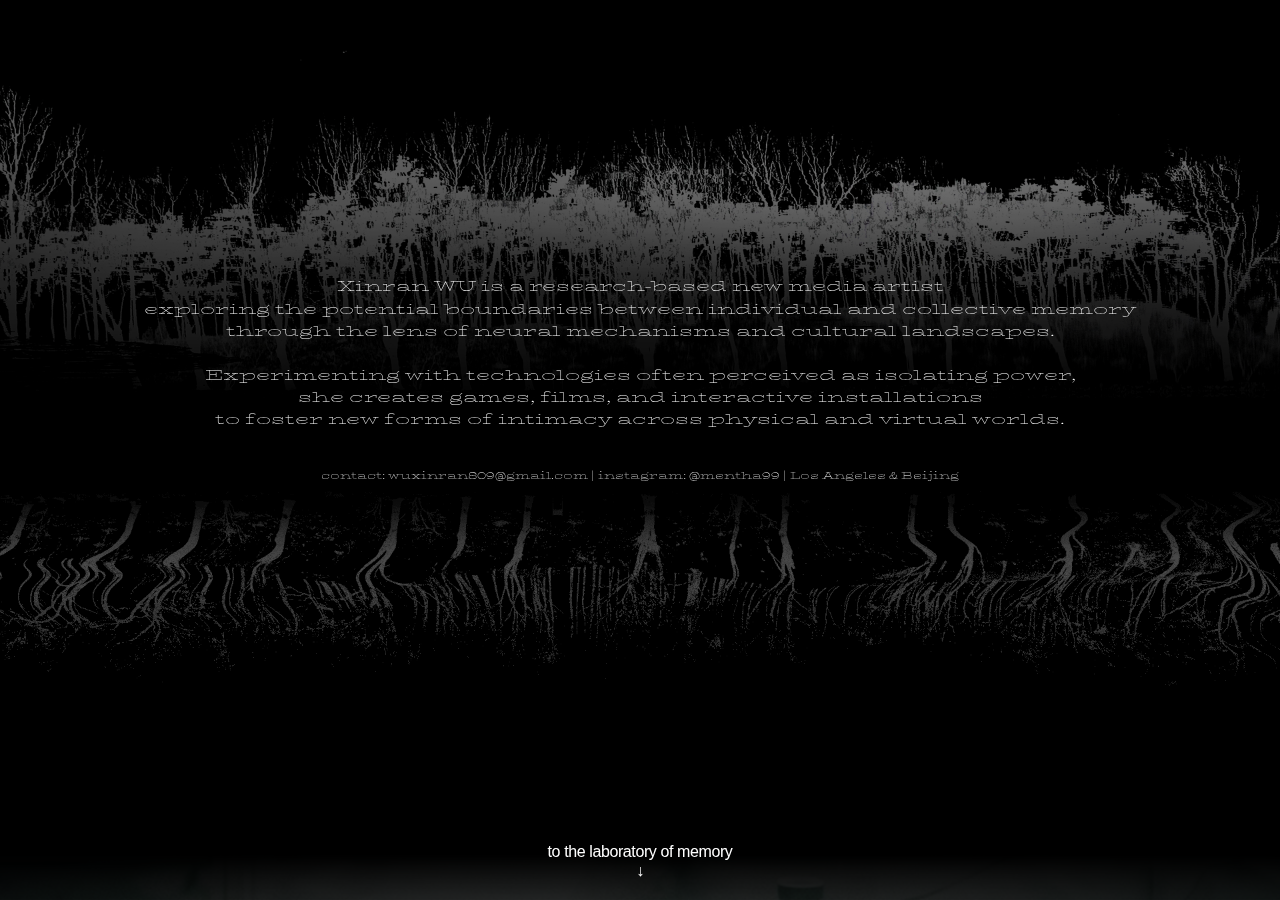
==== commit baa196aa: "0204" ====
--- a/index.html
+++ b/index.html
@@ -25,6 +25,7 @@
     <link rel="stylesheet" href="/styles/utils.css">
 
     <title>xinran | memolab</title>
+    <link rel="icon" type="image/png" href="./images/icon.png">
 </head>
 
 <!-- * * * * * LIST&ABOUT * * * * * -->
@@ -53,7 +54,7 @@
         <!-- * * * * * FOOTER * * * * * -->
         <footer id="footer-lab" class="footer container">
             <nav>
-                <a id="link-hero-lab" class="footer__text light" href="#lab">to the lab<br>↓</a>
+                <a id="link-hero-lab" class="footer__text light" href="#lab" style="font-size: var(--size-m); font-weight: var(--font-ultralight);">to the laboratory of memory<br>↓</a>
             </nav>
         </footer>
         <footer id="footer-lab" class="footer container">
@@ -75,27 +76,42 @@
                 <div id="hero-scrollArea" class="hero__background scrollSnap">
                     <div class="hero__background_top">
                         <nav id="hero"></nav>
-                        <img src="./images/Hero/Hero_up.png" alt="">
+                        <img src="./images/Hero/Hero_up.png" alt="" style="opacity: 0.6;">
                     </div>
                     <div class="hero__background_mid">
                         <div id="hero-me-grid" class="padyakke">
-                            <div id="hero-me-name">
+                            <!-- <div id="hero-me-name">
                                 <p>XINRAN WU</p>
-                            </div>
-                            <div id="hero-me-field">
+                            </div> -->
+                            <!-- <div id="hero-me-field">
                                 <p>new media art & creative tech</p>
-                            </div>
+                            </div> -->
+                            <!-- <div id="hero-me-thought">
+                                <p>"FROM THE CURRENT MEMORY TOWARDS A FUTURE INTIMACY"</p>
+                            </div> -->
+                            <div id="hero-me-intro">
+                                <p>Xinran WU is a research-based new media artist
+                                    <br>exploring the potential boundaries between individual and collective memory
+                                    <br>through the lens of neural mechanisms and
+                                    cultural landscapes.
+                                    <br>
+                                    <br>Experimenting with technologies often perceived as isolating power,
+                                    <br>she creates games, films, and interactive installations
+                                    <br>to foster new forms of intimacy across physical and virtual worlds.
+                                </p>
+                            </div>
+
                             <div id="hero-me-contact">
                                 <!-- <div id="hero-me-contact-email" style="grid-area: contact;height: 100%;background-color: aqua;">
                                     <p>contact: wuxinran809@gmail.com |</p>
                                 </div> -->
-                                <p><a href="mailto:wuxinran809@gmail.com">contact: wuxinran809@gmail.com |</a></p>
-                                <p><a href="https://www.instagram.com/_mentha99/"> instagram: @mentha99 |</a></p>
-                                <p> Los Angeles & Beijing</p>
-                            </div>
-                            <div id="hero-me-thought">
-                                <p>"CURRENT IS THE MEMORY OF FUTURE."</p>
-                            </div>
+                                <div>
+                                    <p><a href="mailto:wuxinran809@gmail.com">contact: wuxinran809@gmail.com |</a></p>
+                                    <p><a href="https://www.instagram.com/_mentha99/"> instagram: @mentha99 |</a></p>
+                                    <p> Los Angeles & Beijing</p>
+                                </div>
+                            </div>
+
                         </div>
                     </div>
                     <div class="hero__background_down">
--- a/styles/style.css
+++ b/styles/style.css
@@ -31,7 +31,9 @@
     --size-xxs: 0.06rem;
     --size-xs: 0.25rem;
     --size-s: 0.6rem;
+    --size-ssm: 0.65rem;
     --size-sm: 0.75rem;
+    --size-smm: 0.8rem;
     --size-m: 1rem;
     --size-l: 1.2rem;
     --size-xl: 1.5rem;
--- a/styles/conponents/hero&lab.css
+++ b/styles/conponents/hero&lab.css
@@ -59,11 +59,12 @@
     grid-row: 1/2;
     grid-column: 1/2;
     display: grid;
-    grid-template-rows: 1.2fr 65px 1fr;
+    grid-template-rows: 1.5fr 0.35fr 1.2fr;
     grid-template-columns: 1fr;
     position: relative;
     pointer-events: auto;
     background-color: black;
+
 }
 
 .hero__background img {
@@ -92,25 +93,51 @@
     width: 100%;
     grid-row: 2/3;
     grid-column: 1/2;
+    overflow-y: visible;
 }
 
 #hero-me-grid {
-    height: 100%;
-    width: 710px;
+    height: max-content;
+    width: 100%;
     position: absolute;
     top: 50%;
     left: 50%;
-    transform: translate(-50%, -75%);
+    transform: translate(-50%, -88%);
     color: var(--clr-light);
 
-    display: grid;
+    /* display: grid;
     grid-template-columns: 3.6fr 6.4fr;
-    grid-template-rows: 10px 13px 15px 26px;
-    grid-template-areas:
+    grid-template-rows: 10px 13px 15px 26px; */
+
+    /* grid-template-areas:
         "name field"
         "name contact"
         ".  ."
-        "thought thought";
+        "thought thought"; */
+
+    display: grid;
+    grid-template-columns: 1fr;
+    grid-template-rows: auto 36px auto;
+
+    grid-template-areas:
+        "intro"
+        "."
+        "contact";
+    overflow-y: visible;
+}
+
+#hero-me-intro {
+    grid-area: intro;
+    /* background-color: aqua; */
+    text-align: center;
+}
+
+#hero-me-intro span {
+    text-decoration: underline;
+}
+
+#hero-me-intro p {
+    font-size: var(--size-l);
 }
 
 #hero-me-name {
@@ -138,34 +165,45 @@
 }
 
 #hero-me-contact {
-    padding-left: var(--size-s);
     grid-area: contact;
-    position: flex;
-}
-
-#hero-me-contact p {
+    position: relative;
+    width: 100%;
+
+
+    align-content: center;
+    justify-content: center;
+}
+
+#hero-me-contact div {
+    position: absolute;
+    left: 50%;
+    transform: translateX(-50%);
+}
+
+#hero-me-contact div p {
     display: inline-block;
     padding: 0;
     margin: 0;
     color: var(--clr-light);
-    font-size: 8.05px;
+    font-size: var(--size-sm);
     text-decoration: none;
 }
 
-#hero-me-contact p a {
+#hero-me-contact div p a {
     color: var(--clr-light);
-    font-size: 8.05px;
+    font-size: var(--size-sm);
     text-decoration: none;
 }
 
 #hero-me-thought {
     position: relative;
     grid-area: thought;
+    text-align: center;
 }
 
 #hero-me-thought p {
     position: absolute;
-    font-size: 25.25px;
+    font-size: 16px;
     top: 50%;
     /* left: 50%; */
     transform: translate(0, -50%);
@@ -175,7 +213,7 @@
 /* change the me information size */
 @media (max-width: 800px) {
     .hero__background {
-        grid-template-rows: 1fr 0.6fr 1fr;
+        grid-template-rows: 0.5fr 2.4fr 0.6fr;
     }
 
     .hero__background img {
@@ -192,20 +230,31 @@
         height: 32px;
         width: 100%;
         position: absolute;
-        top: 50%;
+        /* top: 50%; */
         left: 50%;
-        transform: translate(-50%, -200%);
+        transform: translate(-50%, -750%);
         /* color: var(--clr-light); */
 
         /* display: grid; */
-        grid-template-columns: 1fr;
+        /* grid-template-columns: 1fr;
         grid-template-rows: 35px 26px 16px 45px 30px;
         grid-template-areas:
             "name"
             "field"
             "contact"
             "."
-            "thought";
+            "thought"; */
+
+        grid-template-columns: 1fr;
+        grid-template-rows: auto 30px auto;
+        grid-template-areas:
+            "intro"
+            "."
+            "contact"
+    }
+
+    #hero-me-intro p {
+        font-size: 1.25rem;
     }
 
     #hero-me-grid div {
@@ -244,16 +293,26 @@
         flex-direction: column;
     }
 
-    #hero-me-contact p {
+    #hero-me-contact div p {
         font-size: 12px;
         text-decoration: none;
     }
 
-    #hero-me-contact p a {
+    #hero-me-contact div p a {
         font-size: 12px;
     }
 
 
+}
+
+@media (max-width: 380px) {
+    #hero-me-grid {
+        transform: translate(-50%, -600%);
+    }
+
+    #hero-me-intro p {
+        font-size: 1rem;
+    }
 }
 
 .hero__background_down {
